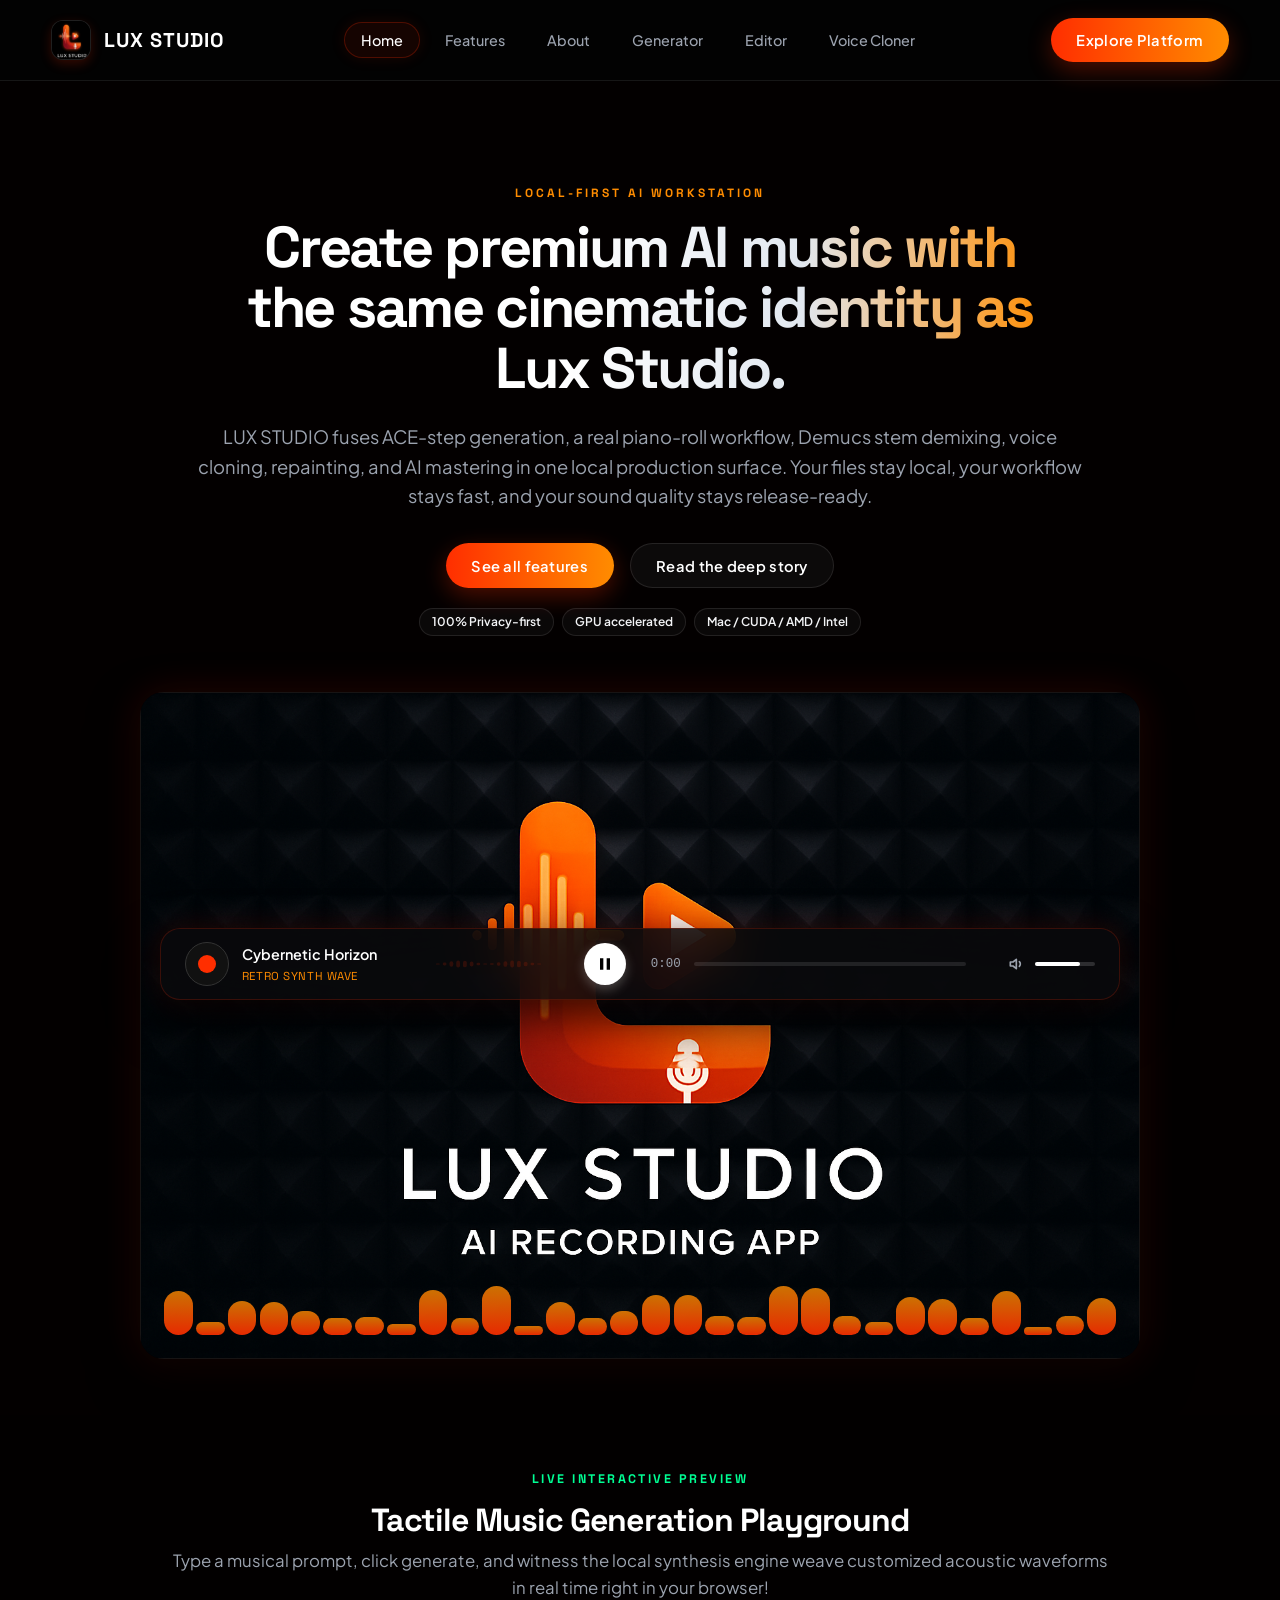
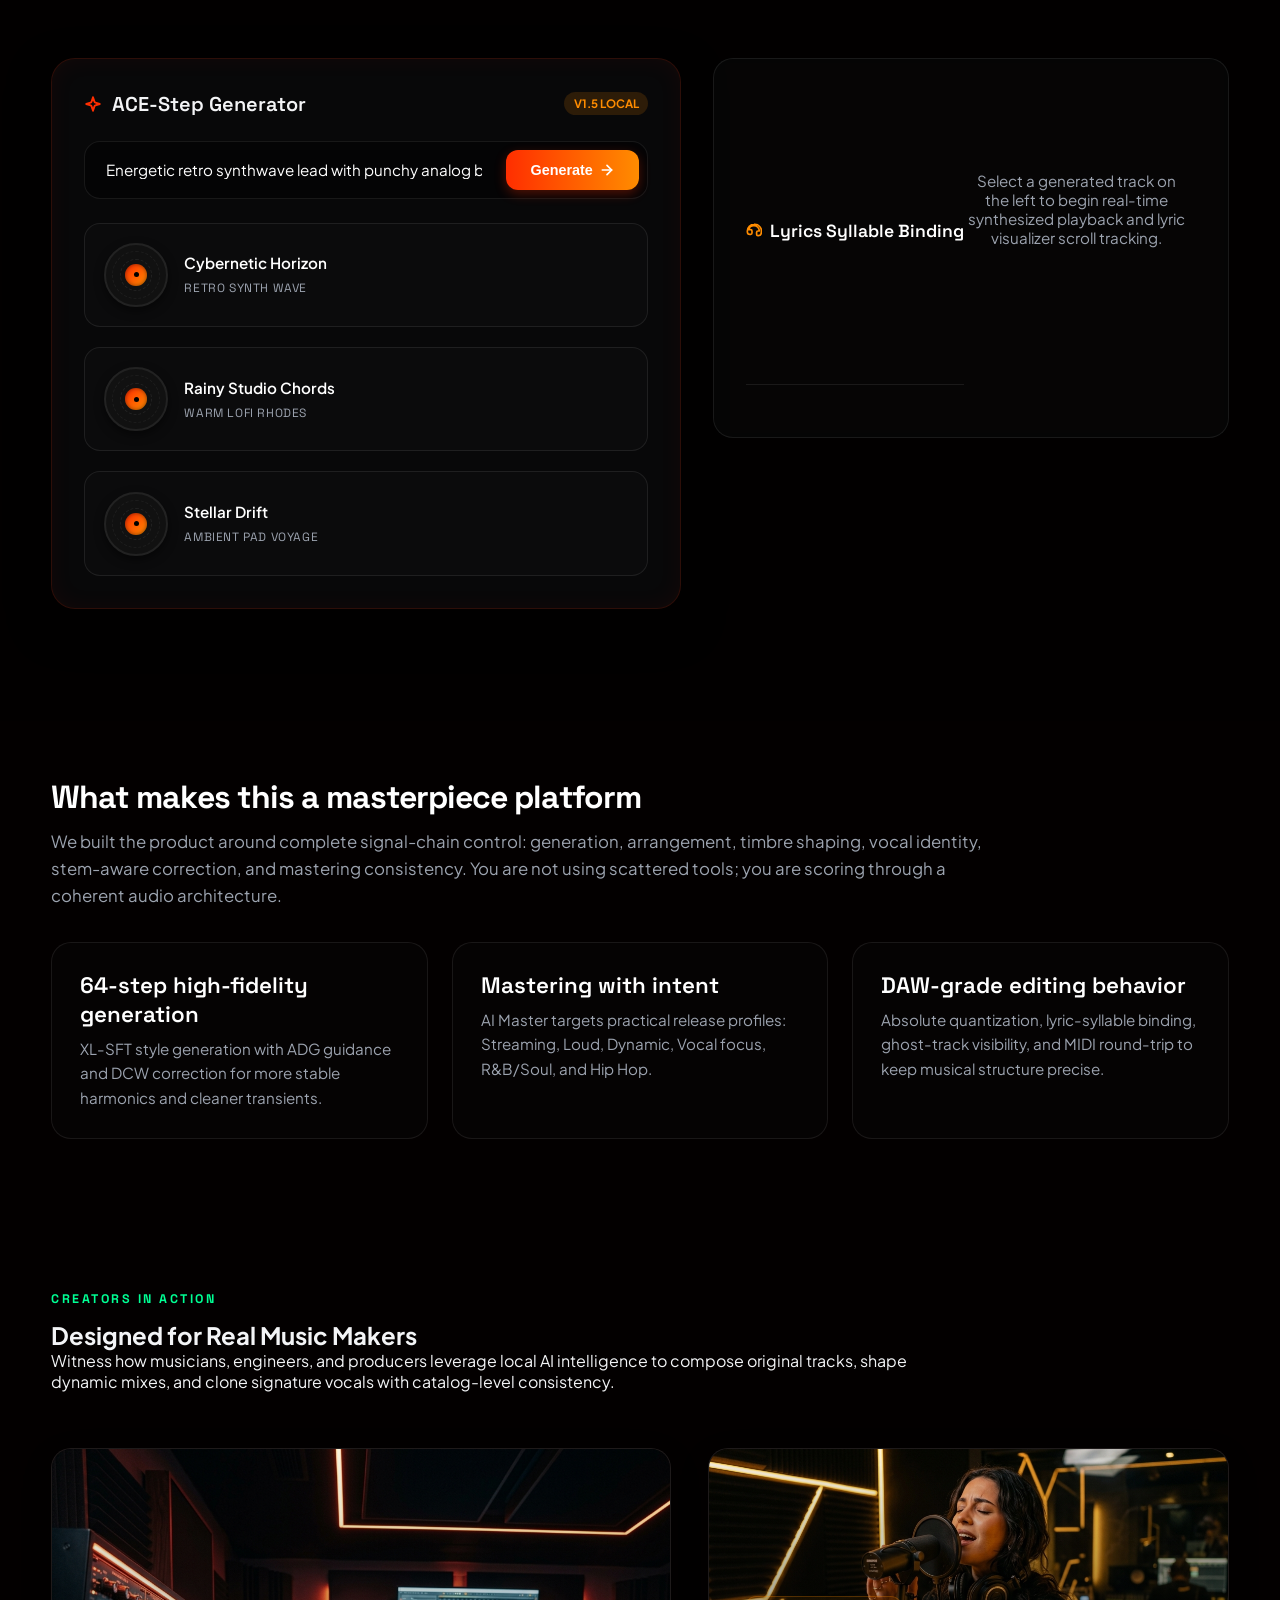
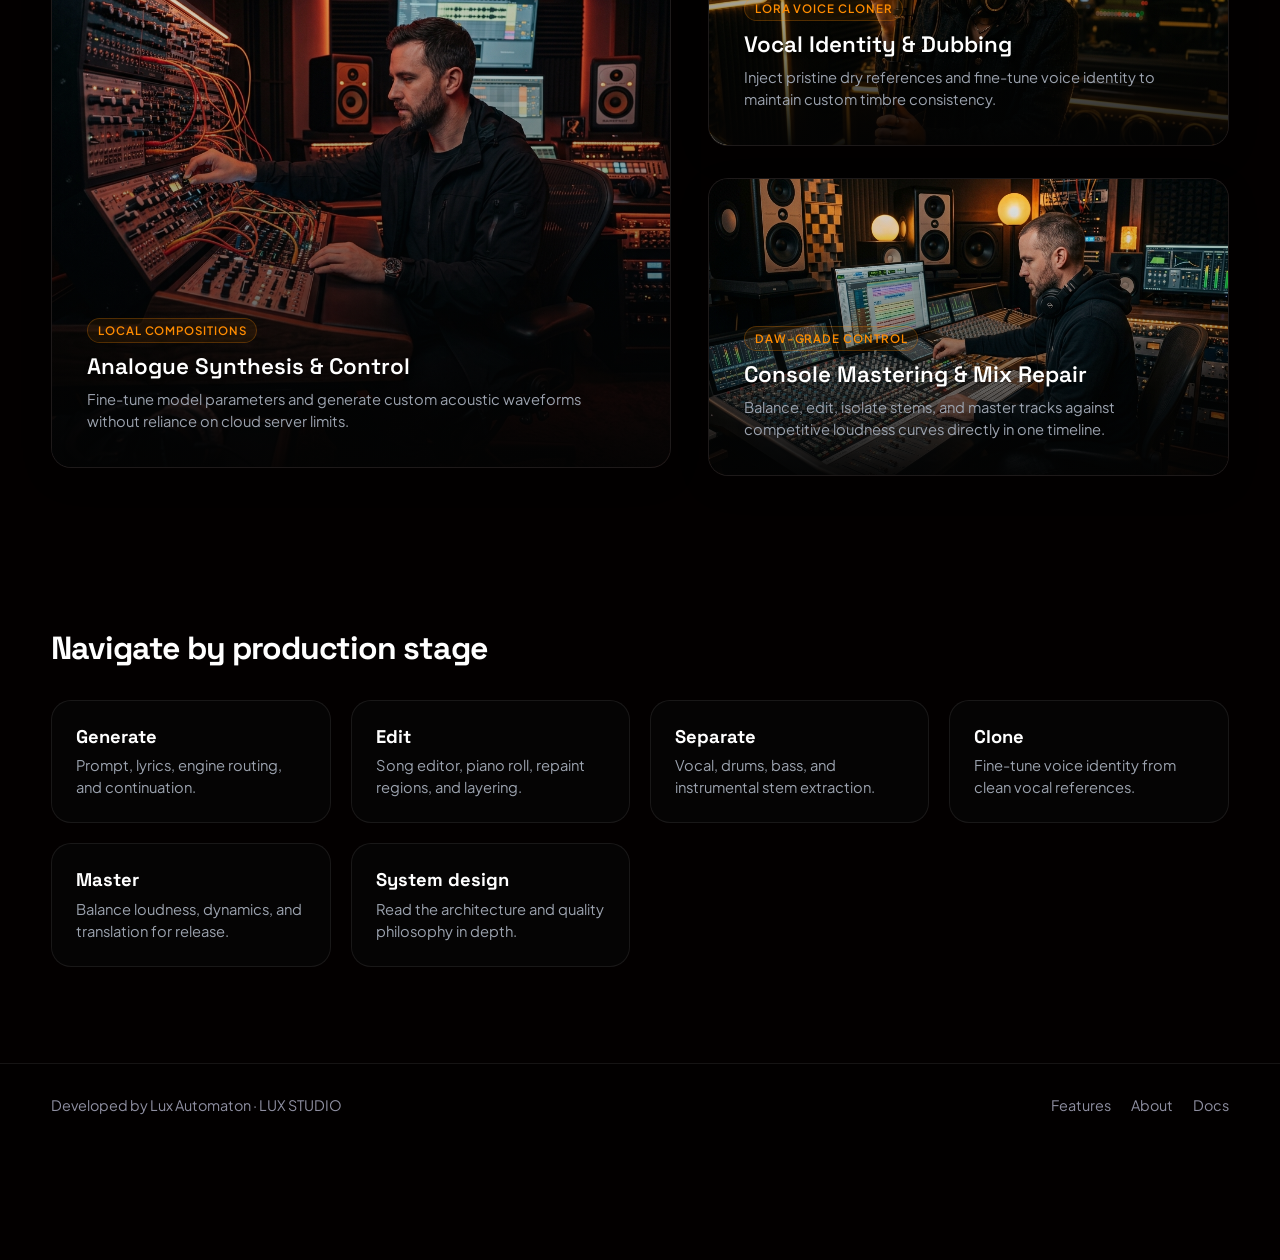
==== index.html @ 1093f682 "feat: initialize Lux Studio workspace with complete app code and website portal" ====
<!DOCTYPE html>
<html lang="en" class="dark">
<head>
  <meta charset="UTF-8" />
  <meta name="viewport" content="width=device-width, initial-scale=1.0" />
  <title>LUX STUDIO | Local AI Music Masterpiece</title>
  <meta
    name="description"
    content="LUX STUDIO is a local-first AI music workstation for generation, stem separation, voice cloning, piano-roll editing, and mastering."
  />
  <link rel="icon" type="image/png" href="images/Lux Studio icon.png" />
  <link rel="stylesheet" href="css/style.css" />
</head>
<body>
  <div class="bg-noise"></div>
  
  <div class="page">
    <!-- Premium Cyber Background Orbs -->
    <div class="bg-layer">
      <img class="bg-image" src="images/landing-background.png" alt="" />
      <div class="bg-overlay"></div>
      <div class="orb orb-1"></div>
      <div class="orb orb-2"></div>
      <div class="orb orb-3"></div>
      <div class="grid-overlay"></div>
      <div class="particles"></div>
    </div>

    <!-- Navigation Header -->
    <header class="topbar">
      <div class="container topbar-row">
        <a class="brand" href="index.html">
          <img src="images/Lux Studio icon.png" alt="LUX STUDIO" />
          <span>LUX STUDIO</span>
        </a>
        <nav class="nav">
          <a class="active" href="index.html">Home</a>
          <a href="features.html">Features</a>
          <a href="about.html">About</a>
          <a href="features/generation.html">Generator</a>
          <a href="features/editor.html">Editor</a>
          <a href="features/cloner.html">Voice Cloner</a>
        </nav>
        <div>
          <a class="btn btn-primary" href="features.html">Explore Platform</a>
        </div>
      </div>
    </header>

    <main>
      <!-- Center-Staggered Asymmetric Hero -->
      <section class="hero">
        <div class="container">
          <div style="text-align: center; margin-bottom: 3.5rem;">
            <div class="eyebrow" style="animation: pulse-slow 3s ease-in-out infinite;">Local-First AI Workstation</div>
            <h1 class="gradient-title" style="max-width: 22ch; margin: 0 auto;">
              Create premium AI music with the same cinematic identity as Lux Studio.
            </h1>
            <p style="max-width: 68ch; margin: 1.5rem auto 0; font-size: 1.15rem;">
              LUX STUDIO fuses ACE-step generation, a real piano-roll workflow, Demucs stem demixing,
              voice cloning, repainting, and AI mastering in one local production surface. Your files stay local,
              your workflow stays fast, and your sound quality stays release-ready.
            </p>
            <div class="hero-actions" style="justify-content: center;">
              <a class="btn btn-primary" href="features.html">See all features</a>
              <a class="btn btn-ghost" href="about.html">Read the deep story</a>
            </div>
            <div class="chip-row" style="justify-content: center;">
              <span class="chip">100% Privacy-first</span>
              <span class="chip">GPU accelerated</span>
              <span class="chip">Mac / CUDA / AMD / Intel</span>
            </div>
          </div>

          <!-- Hero Visual Grid -->
          <div class="hero-visual" style="max-width: 1000px; margin: 0 auto;">
            <img src="images/Banner with Logo.png" alt="LUX STUDIO interface" />
            <div class="hero-bars"></div>
          </div>
        </div>
      </section>

      <!-- Interactive Generator Playground Section (ASYNCHRONOUS TENSION / DOUBLE DECK) -->
      <section class="section" style="background: rgba(0,0,0,0.25); border-y: 1px solid var(--line); position: relative; z-index: 10;">
        <div class="container">
          <div style="text-align: center; margin-bottom: 2.5rem;">
            <div class="kicker">Live Interactive Preview</div>
            <h2>Tactile Music Generation Playground</h2>
            <p class="lead" style="margin: 0.5rem auto 0;">Type a musical prompt, click generate, and witness the local synthesis engine weave customized acoustic waveforms in real time right in your browser!</p>
          </div>

          <div class="showcase-layout">
            <!-- Left Deck: Generator Prompter & Track Cards -->
            <div class="generator-box">
              <div class="widget-header">
                <div class="widget-title">
                  <svg xmlns="http://www.w3.org/2000/svg" width="18" height="18" viewBox="0 0 24 24" fill="none" stroke="currentColor" stroke-width="2.5" stroke-linecap="round" stroke-linejoin="round" class="text-accent" style="color: var(--accent);"><path d="m12 3-1.912 5.813a2 2 0 0 1-1.275 1.275L3 12l5.813 1.912a2 2 0 0 1 1.275 1.275L12 21l1.912-5.813a2 2 0 0 1 1.275-1.275L21 12l-5.813-1.912a2 2 0 0 1-1.275-1.275L12 3Z"/></svg>
                  <span>ACE-Step Generator</span>
                </div>
                <span class="widget-tag">v1.5 Local</span>
              </div>

              <!-- Prompt Input Bar -->
              <div class="prompt-input-row">
                <input 
                  type="text" 
                  id="prompt-input" 
                  class="prompt-input" 
                  placeholder="e.g. Energetic retro synthwave lead with punchy analog bass..."
                  value="Energetic retro synthwave lead with punchy analog bass..."
                />
                <button id="generate-btn" class="prompt-btn">
                  <span>Generate</span>
                  <svg xmlns="http://www.w3.org/2000/svg" width="16" height="16" viewBox="0 0 24 24" fill="none" stroke="currentColor" stroke-width="2.5" stroke-linecap="round" stroke-linejoin="round"><path d="M5 12h14"/><path d="m12 5 7 7-7 7"/></svg>
                </button>
              </div>

              <!-- Generation Progression -->
              <div id="progression-container" class="progression-bar-container">
                <div class="progression-info">
                  <span id="progression-status" class="progression-status">Analyzing lyrics cadence...</span>
                  <span id="progression-percent" class="progression-percent">0%</span>
                </div>
                <div class="progression-track">
                  <div id="progression-fill" class="progression-fill"></div>
                </div>
              </div>

              <!-- Sound Card Triggers -->
              <div class="tracks-grid">
                <!-- Track 1 -->
                <div class="track-card" data-track="retro">
                  <div class="record-art-container">
                    <div class="record-vinyl">
                      <div class="record-center">
                        <div class="record-hole"></div>
                      </div>
                      <div class="track-play-overlay">
                        <svg xmlns="http://www.w3.org/2000/svg" viewBox="0 0 24 24"><path d="M8 5v14l11-7z"/></svg>
                      </div>
                    </div>
                  </div>
                  <div class="track-details">
                    <h5 class="track-title">Cybernetic Horizon</h5>
                    <span class="track-genre">Retro Synth Wave</span>
                  </div>
                </div>

                <!-- Track 2 -->
                <div class="track-card" data-track="lofi">
                  <div class="record-art-container">
                    <div class="record-vinyl">
                      <div class="record-center">
                        <div class="record-hole"></div>
                      </div>
                      <div class="track-play-overlay">
                        <svg xmlns="http://www.w3.org/2000/svg" viewBox="0 0 24 24"><path d="M8 5v14l11-7z"/></svg>
                      </div>
                    </div>
                  </div>
                  <div class="track-details">
                    <h5 class="track-title">Rainy Studio Chords</h5>
                    <span class="track-genre">Warm Lofi Rhodes</span>
                  </div>
                </div>

                <!-- Track 3 -->
                <div class="track-card" data-track="ambient">
                  <div class="record-art-container">
                    <div class="record-vinyl">
                      <div class="record-center">
                        <div class="record-hole"></div>
                      </div>
                      <div class="track-play-overlay">
                        <svg xmlns="http://www.w3.org/2000/svg" viewBox="0 0 24 24"><path d="M8 5v14l11-7z"/></svg>
                      </div>
                    </div>
                  </div>
                  <div class="track-details">
                    <h5 class="track-title">Stellar Drift</h5>
                    <span class="track-genre">Ambient Pad Voyage</span>
                  </div>
                </div>
              </div>
            </div>

            <!-- Right Deck: Real-time Lyric Scroller -->
            <div class="glass-card lyrics-card">
              <div id="lyrics-title" class="lyrics-header">
                <svg xmlns="http://www.w3.org/2000/svg" width="16" height="16" viewBox="0 0 24 24" fill="none" stroke="currentColor" stroke-width="2.5" stroke-linecap="round" stroke-linejoin="round" class="text-accent" style="color: var(--accent-2);"><path d="M12 2A10 10 0 0 0 2 12v1a4 4 0 0 0 4 4h1a2 2 0 0 0 2-2v-3a2 2 0 0 0-2-2H3.9A8 8 0 0 1 12 4a8 8 0 0 1 8 8h-2.1a2 2 0 0 0-2 2v3a2 2 0 0 0 2 2h1a4 4 0 0 0 4-4v-1A10 10 0 0 0 12 2Z"/></svg>
                <span>Lyrics Syllable Binding</span>
              </div>
              <div id="lyrics-scroller" class="lyrics-scroller">
                <div style="text-align: center; color: var(--muted); padding-top: 5rem; font-size: 0.95rem;">
                  Select a generated track on the left to begin real-time synthesized playback and lyric visualizer scroll tracking.
                </div>
              </div>
            </div>
          </div>
        </div>
      </section>

      <!-- Masterpiece Platform Grid -->
      <section class="section">
        <div class="container">
          <h2>What makes this a masterpiece platform</h2>
          <p class="lead">
            We built the product around complete signal-chain control: generation, arrangement, timbre shaping,
            vocal identity, stem-aware correction, and mastering consistency. You are not using scattered tools;
            you are scoring through a coherent audio architecture.
          </p>
          <div class="quality-grid">
            <article class="quality-stat">
              <strong>64-step high-fidelity generation</strong>
              <p>XL-SFT style generation with ADG guidance and DCW correction for more stable harmonics and cleaner transients.</p>
            </article>
            <article class="quality-stat">
              <strong>Mastering with intent</strong>
              <p>AI Master targets practical release profiles: Streaming, Loud, Dynamic, Vocal focus, R&amp;B/Soul, and Hip Hop.</p>
            </article>
            <article class="quality-stat">
              <strong>DAW-grade editing behavior</strong>
              <p>Absolute quantization, lyric-syllable binding, ghost-track visibility, and MIDI round-trip to keep musical structure precise.</p>
            </article>
          </div>
        </div>
      </section>

      <!-- Creator Studio Gallery Section -->
      <section class="creator-gallery-section">
        <div class="container">
          <div class="kicker">Creators in Action</div>
          <h2>Designed for Real Music Makers</h2>
          <p class="lead" style="max-width: 74ch;">
            Witness how musicians, engineers, and producers leverage local AI intelligence to compose original tracks, shape dynamic mixes, and clone signature vocals with catalog-level consistency.
          </p>

          <div class="creator-grid">
            <!-- Left Card: Synth Producer -->
            <div class="creator-left">
              <div class="gallery-card card-synth">
                <img src="images/creator_synth.png" alt="Synth music producer tweaking modular gear" />
                <div class="gallery-caption">
                  <span class="gallery-badge">Local Compositions</span>
                  <h4>Analogue Synthesis &amp; Control</h4>
                  <p>Fine-tune model parameters and generate custom acoustic waveforms without reliance on cloud server limits.</p>
                </div>
              </div>
            </div>

            <!-- Right Column Cards -->
            <div class="creator-right">
              <!-- Top Card: Vocal Booth Recording -->
              <div class="gallery-card card-vocals">
                <img src="images/creator_vocals.png" alt="Vocal artist in recording booth with glowing outline" />
                <div class="gallery-caption">
                  <span class="gallery-badge">LoRA Voice Cloner</span>
                  <h4>Vocal Identity &amp; Dubbing</h4>
                  <p>Inject pristine dry references and fine-tune voice identity to maintain custom timbre consistency.</p>
                </div>
              </div>

              <!-- Bottom Card: Console Mixing Engineer -->
              <div class="gallery-card card-mixing">
                <img src="images/creator_mixing.png" alt="Audio engineer mixing multi-track console" />
                <div class="gallery-caption">
                  <span class="gallery-badge">DAW-grade Control</span>
                  <h4>Console Mastering &amp; Mix Repair</h4>
                  <p>Balance, edit, isolate stems, and master tracks against competitive loudness curves directly in one timeline.</p>
                </div>
              </div>
            </div>
          </div>
        </div>
      </section>

      <!-- Navigate by Production Stage Features Map -->
      <section class="section" style="margin-bottom: 2.5rem;">
        <div class="container">
          <h2>Navigate by production stage</h2>
          <div class="path-grid">
            <a class="path-card" href="features/generation.html">
              <h4>Generate</h4>
              <p>Prompt, lyrics, engine routing, and continuation.</p>
            </a>
            <a class="path-card" href="features/editor.html">
              <h4>Edit</h4>
              <p>Song editor, piano roll, repaint regions, and layering.</p>
            </a>
            <a class="path-card" href="features/separation.html">
              <h4>Separate</h4>
              <p>Vocal, drums, bass, and instrumental stem extraction.</p>
            </a>
            <a class="path-card" href="features/cloner.html">
              <h4>Clone</h4>
              <p>Fine-tune voice identity from clean vocal references.</p>
            </a>
            <a class="path-card" href="features/mastering.html">
              <h4>Master</h4>
              <p>Balance loudness, dynamics, and translation for release.</p>
            </a>
            <a class="path-card" href="about.html">
              <h4>System design</h4>
              <p>Read the architecture and quality philosophy in depth.</p>
            </a>
          </div>
        </div>
      </section>
    </main>

    <!-- Bottom Floating Music Controller Bar -->
    <div id="player-bar" class="player-controller-bar">
      <div class="player-main-row">
        <!-- Song Details -->
        <div class="player-song-info">
          <div id="player-disk" class="player-disk"></div>
          <div class="player-titles">
            <h6 id="player-title" class="player-title">Cybernetic Horizon</h6>
            <span id="player-genre" class="player-genre">Retro Synth Wave</span>
          </div>
        </div>

        <!-- Center Controls -->
        <div class="player-controls">
          <button id="player-play-btn" class="player-play-btn" aria-label="Play or Pause">
            <!-- Play icon -->
            <svg id="player-play-icon" viewBox="0 0 24 24" style="display: none;"><path d="M8 5v14l11-7z"/></svg>
            <!-- Pause icon -->
            <svg id="player-pause-icon" viewBox="0 0 24 24" style="display: block;"><path d="M6 19h4V5H6v14zm8-14v14h4V5h-4z"/></svg>
          </button>
        </div>

        <!-- Progress Timeline -->
        <div class="player-progress-area">
          <span id="player-current-time" class="player-time">0:00</span>
          <div id="player-progress-bar" class="player-progress-bar">
            <div id="player-progress-fill" class="player-progress-fill">
              <div class="player-progress-handle"></div>
            </div>
          </div>
        </div>

        <!-- Volume Area -->
        <div class="player-volume-area">
          <svg xmlns="http://www.w3.org/2000/svg" width="16" height="16" viewBox="0 0 24 24" fill="none" stroke="currentColor" stroke-width="2.5" stroke-linecap="round" stroke-linejoin="round" class="text-zinc-400" style="color: var(--muted);"><polygon points="11 5 6 9 2 9 2 15 6 15 11 19 11 5"/><path d="M15.54 8.46a5 5 0 0 1 0 7.07"/></svg>
          <div class="player-volume-slider">
            <div class="player-volume-fill"></div>
          </div>
        </div>
      </div>
    </div>

    <!-- Web Application Footer -->
    <footer class="footer">
      <div class="container footer-row">
        <span>Developed by Lux Automaton · LUX STUDIO</span>
        <div class="footer-links">
          <a href="features.html">Features</a>
          <a href="about.html">About</a>
          <a href="../README.md">Docs</a>
        </div>
      </div>
    </footer>
  </div>

  <script src="js/script.js"></script>
</body>
</html>
---- css/style.css ----
@import url('https://fonts.googleapis.com/css2?family=Plus+Jakarta+Sans:wght@300;400;500;600;700&family=Space+Grotesk:wght@400;500;600;700&display=swap');

* {
  box-sizing: border-box;
  margin: 0;
  padding: 0;
  transition: background-color 0.3s ease, border-color 0.3s ease;
}

:root {
  --bg: #030000;
  --bg-deep: #000000;
  --panel: rgba(18, 12, 12, 0.65);
  --panel-solid: #0d0909;
  --panel-hover: rgba(30, 20, 20, 0.85);
  --line: rgba(255, 255, 255, 0.08);
  --line-glowing: rgba(255, 46, 0, 0.35);
  --text: #f3f4f6;
  --muted: #9ca3af;
  --accent: #ff2e00;
  --accent-rgb: 255, 46, 0;
  --accent-2: #ff8c00;
  --good: #00ff94;
  --font-display: 'Space Grotesk', system-ui, -apple-system, sans-serif;
  --font-sans: 'Plus Jakarta Sans', system-ui, -apple-system, sans-serif;
}

html,
body {
  background: var(--bg);
  color: var(--text);
  font-family: var(--font-sans);
  scroll-behavior: smooth;
  overflow-x: hidden;
}

body::before {
  content: "";
  position: fixed;
  inset: 0;
  background-image: radial-gradient(circle at 50% -20%, rgba(255, 46, 0, 0.15), transparent 60%),
                    radial-gradient(circle at 15% 45%, rgba(255, 140, 0, 0.08), transparent 50%),
                    radial-gradient(circle at 85% 75%, rgba(255, 46, 0, 0.06), transparent 55%),
                    linear-gradient(135deg, #000000 0%, #0c0200 45%, #180500 70%, #000000 100%);
  z-index: -3;
  pointer-events: none;
}

/* Background Noise */
.bg-noise {
  position: fixed;
  inset: 0;
  background-image: url("data:image/svg+xml,%3Csvg viewBox='0 0 200 200' xmlns='http://www.w3.org/2000/svg'%3E%3Cfilter id='noiseFilter'%3E%3CfeTurbulence type='fractalNoise' baseFrequency='0.65' numOctaves='3' stitchTiles='stitch'/%3E%3C/filter%3E%3Crect width='100%25' height='100%25' filter='url(%23noiseFilter)' opacity='0.015'/%3E%3C/svg%3E");
  z-index: -2;
  pointer-events: none;
}

a {
  color: inherit;
  text-decoration: none;
}

.page {
  position: relative;
  min-height: 100vh;
  padding-bottom: 90px; /* Spacer for bottom player bar */
}

/* Premium Background Layers */
.bg-layer {
  position: fixed;
  inset: 0;
  z-index: -4;
}

.bg-image {
  position: absolute;
  inset: 0;
  width: 100%;
  height: 100%;
  object-fit: cover;
  opacity: 0.14;
  filter: saturate(0.3) contrast(1.15) brightness(0.5);
}

.bg-overlay {
  position: absolute;
  inset: 0;
  background: linear-gradient(180deg, rgba(0, 0, 0, 0.45) 0%, rgba(3, 0, 0, 0.96) 100%);
}

.orb {
  position: absolute;
  border-radius: 999px;
  filter: blur(140px);
  opacity: 0.14;
  animation: pulse-slow 8s ease-in-out infinite;
}

.orb-1 {
  top: -10%;
  left: 20%;
  width: 35rem;
  height: 35rem;
  background: var(--accent);
}

.orb-2 {
  right: 15%;
  bottom: 10%;
  width: 30rem;
  height: 30rem;
  background: var(--accent-2);
  animation-delay: 2s;
}

.grid-overlay {
  position: absolute;
  inset: 0;
  opacity: 0.04;
  background-image: linear-gradient(rgba(255, 255, 255, 0.08) 1px, transparent 1px),
                    linear-gradient(90deg, rgba(255, 255, 255, 0.08) 1px, transparent 1px);
  background-size: 50px 50px;
}

.particles {
  position: absolute;
  inset: 0;
  pointer-events: none;
  z-index: -1;
}

.particle {
  position: absolute;
  border-radius: 999px;
  background: var(--accent);
  opacity: 0.15;
  animation: float 12s ease-in-out infinite;
}

.container {
  width: min(1200px, 92vw);
  margin: 0 auto;
}

/* Premium Topbar Navigation */
.topbar {
  position: sticky;
  top: 0;
  z-index: 100;
  backdrop-filter: blur(20px);
  -webkit-backdrop-filter: blur(20px);
  background: rgba(3, 3, 3, 0.75);
  border-bottom: 1px solid var(--line);
}

.topbar-row {
  min-height: 80px;
  display: flex;
  align-items: center;
  justify-content: space-between;
  gap: 1.5rem;
}

.brand {
  display: inline-flex;
  align-items: center;
  gap: 0.8rem;
  font-family: var(--font-display);
  font-weight: 700;
  font-size: 1.25rem;
  letter-spacing: 0.05em;
  color: #fff;
}

.brand img {
  width: 40px;
  height: 40px;
  border-radius: 12px;
  border: 1px solid rgba(255, 255, 255, 0.12);
  background: #000;
  box-shadow: 0 4px 12px rgba(255, 46, 0, 0.2);
}

.nav {
  display: flex;
  gap: 0.5rem;
  flex-wrap: wrap;
  justify-content: center;
}

.nav a {
  color: var(--muted);
  font-size: 0.9rem;
  font-weight: 500;
  padding: 0.5rem 1rem;
  border-radius: 999px;
  border: 1px solid transparent;
  transition: all 0.3s cubic-bezier(0.16, 1, 0.3, 1);
}

.nav a:hover,
.nav a.active {
  color: #fff;
  border-color: rgba(255, 46, 0, 0.25);
  background: rgba(255, 46, 0, 0.08);
  box-shadow: 0 0 15px rgba(255, 46, 0, 0.1);
}

/* Glassmorphic Components */
.glass-panel {
  background: var(--panel);
  backdrop-filter: blur(16px);
  -webkit-backdrop-filter: blur(16px);
  border: 1px solid var(--line);
  border-radius: 24px;
}

.glass-card {
  background: rgba(255, 255, 255, 0.02);
  backdrop-filter: blur(8px);
  -webkit-backdrop-filter: blur(8px);
  border: 1px solid var(--line);
  border-radius: 20px;
  padding: 1.5rem;
  transition: all 0.4s cubic-bezier(0.16, 1, 0.3, 1);
}

.glass-card:hover {
  background: rgba(255, 255, 255, 0.04);
  border-color: rgba(255, 46, 0, 0.3);
  box-shadow: 0 12px 30px rgba(0, 0, 0, 0.3),
              0 0 20px rgba(255, 46, 0, 0.08);
  transform: translateY(-4px);
}

/* Premium Buttons */
.btn {
  border: 0;
  border-radius: 999px;
  padding: 0.8rem 1.6rem;
  font-weight: 600;
  font-family: var(--font-sans);
  font-size: 0.92rem;
  cursor: pointer;
  display: inline-flex;
  align-items: center;
  justify-content: center;
  gap: 0.5rem;
  transition: all 0.3s cubic-bezier(0.16, 1, 0.3, 1);
  letter-spacing: 0.02em;
}

.btn-primary {
  color: #fff;
  background: linear-gradient(90deg, var(--accent), var(--accent-2));
  box-shadow: 0 8px 24px rgba(255, 46, 0, 0.3);
}

.btn-primary:hover {
  transform: scale(1.03);
  box-shadow: 0 12px 32px rgba(255, 46, 0, 0.45);
}

.btn-ghost {
  color: #fff;
  background: rgba(255, 255, 255, 0.04);
  border: 1px solid rgba(255, 255, 255, 0.1);
}

.btn-ghost:hover {
  background: rgba(255, 255, 255, 0.08);
  border-color: rgba(255, 46, 0, 0.3);
}

/* Cinematic Hero Section */
.hero {
  padding: 6.5rem 0 3.5rem;
}

.hero-shell {
  padding: clamp(1.5rem, 3.5vw, 3rem);
  display: grid;
  gap: 2.5rem;
  grid-template-columns: 1.25fr 0.95fr;
  align-items: center;
}

.eyebrow {
  color: var(--accent-2);
  font-size: 0.75rem;
  font-weight: 700;
  letter-spacing: 0.25em;
  text-transform: uppercase;
  margin-bottom: 1rem;
  font-family: var(--font-display);
}

.hero h1 {
  font-family: var(--font-display);
  font-size: clamp(2.2rem, 4.5vw, 4.2rem);
  line-height: 1.05;
  letter-spacing: -0.04em;
  font-weight: 700;
}

.gradient-title {
  background: linear-gradient(to right, #ffffff 40%, #e2e8f0 70%, #ff8c00 100%);
  -webkit-background-clip: text;
  -webkit-text-fill-color: transparent;
}

.hero p {
  color: var(--muted);
  font-size: 1.08rem;
  line-height: 1.6;
  margin-top: 1.2rem;
}

.hero-actions {
  margin-top: 2rem;
  display: flex;
  gap: 1rem;
  flex-wrap: wrap;
}

.hero-visual {
  position: relative;
  border-radius: 24px;
  overflow: hidden;
  box-shadow: 0 20px 50px rgba(0,0,0,0.6),
              0 0 40px rgba(255, 46, 0, 0.15);
}

.hero-visual img {
  width: 100%;
  height: 100%;
  object-fit: cover;
  border: 1px solid var(--line);
  display: block;
  transition: transform 0.5s ease;
}

.hero-visual:hover img {
  transform: scale(1.02);
}

.hero-bars {
  position: absolute;
  inset: auto 1.5rem 1.5rem 1.5rem;
  display: flex;
  align-items: end;
  gap: 0.2rem;
  height: 50px;
  pointer-events: none;
  z-index: 2;
}

.hero-bars span {
  flex: 1;
  background: linear-gradient(to top, rgba(255, 46, 0, 0.9), rgba(255, 140, 0, 0.8));
  border-radius: 99px;
  transform-origin: bottom;
  min-height: 4px;
}

/* Interactive Audio Generator Widget */
.generator-widget {
  margin: 3rem 0;
}

.generator-box {
  padding: 2rem;
  border-radius: 24px;
  background: rgba(10, 10, 12, 0.8);
  border: 1px solid rgba(255, 46, 0, 0.15);
  box-shadow: 0 16px 40px rgba(0,0,0,0.5),
              inset 0 0 24px rgba(255, 46, 0, 0.05);
}

.widget-header {
  display: flex;
  align-items: center;
  justify-content: space-between;
  margin-bottom: 1.5rem;
}

.widget-title {
  display: flex;
  align-items: center;
  gap: 0.6rem;
  font-family: var(--font-display);
  font-size: 1.25rem;
  font-weight: 600;
}

.widget-tag {
  font-size: 0.72rem;
  background: rgba(255, 140, 0, 0.15);
  color: var(--accent-2);
  padding: 0.25rem 0.6rem;
  border-radius: 99px;
  font-weight: 700;
  text-transform: uppercase;
}

.prompt-input-row {
  display: flex;
  gap: 0.75rem;
  background: rgba(0, 0, 0, 0.4);
  border: 1px solid var(--line);
  padding: 0.5rem;
  border-radius: 16px;
  align-items: center;
  margin-bottom: 1.5rem;
}

.prompt-input {
  flex: 1;
  background: transparent;
  border: 0;
  outline: 0;
  color: #fff;
  font-family: var(--font-sans);
  font-size: 0.95rem;
  padding: 0.5rem 0.8rem;
}

.prompt-input::placeholder {
  color: rgba(255,255,255,0.3);
}

.prompt-btn {
  background: linear-gradient(90deg, var(--accent), var(--accent-2));
  color: #fff;
  border: 0;
  padding: 0.75rem 1.5rem;
  border-radius: 12px;
  font-weight: 600;
  cursor: pointer;
  font-size: 0.9rem;
  display: flex;
  align-items: center;
  gap: 0.4rem;
  box-shadow: 0 4px 12px rgba(255,46,0,0.3);
  transition: all 0.2s ease;
}

.prompt-btn:hover {
  transform: translateY(-1px);
  box-shadow: 0 6px 16px rgba(255,46,0,0.45);
}

/* Generation Progression Bar */
.progression-bar-container {
  display: none;
  background: rgba(0, 0, 0, 0.5);
  border: 1px solid var(--line);
  padding: 1.25rem;
  border-radius: 16px;
  margin-bottom: 1.5rem;
}

.progression-info {
  display: flex;
  justify-content: space-between;
  margin-bottom: 0.6rem;
  font-size: 0.85rem;
}

.progression-status {
  font-weight: 600;
  color: var(--accent-2);
}

.progression-percent {
  font-family: monospace;
}

.progression-track {
  height: 6px;
  background: rgba(255, 255, 255, 0.05);
  border-radius: 99px;
  overflow: hidden;
}

.progression-fill {
  height: 100%;
  width: 0%;
  background: linear-gradient(90deg, var(--accent), var(--accent-2));
  border-radius: 99px;
  box-shadow: 0 0 10px rgba(255, 46, 0, 0.5);
}

/* Grid of generated cards */
.tracks-grid {
  display: grid;
  grid-template-columns: repeat(auto-fit, minmax(280px, 1fr));
  gap: 1.25rem;
}

.track-card {
  background: rgba(255, 255, 255, 0.015);
  border: 1px solid var(--line);
  border-radius: 16px;
  padding: 1.2rem;
  position: relative;
  overflow: hidden;
  display: flex;
  gap: 1rem;
  align-items: center;
  transition: all 0.3s ease;
  cursor: pointer;
}

.track-card:hover {
  border-color: rgba(255, 46, 0, 0.25);
  background: rgba(255, 46, 0, 0.03);
}

.track-card.active {
  border-color: var(--accent);
  background: rgba(255, 46, 0, 0.06);
  box-shadow: 0 8px 24px rgba(255,46,0,0.08);
}

.record-art-container {
  position: relative;
  width: 64px;
  height: 64px;
  flex-shrink: 0;
}

.record-vinyl {
  width: 100%;
  height: 100%;
  border-radius: 50%;
  background: #111;
  border: 2px solid #222;
  box-shadow: 0 4px 10px rgba(0,0,0,0.5);
  display: flex;
  align-items: center;
  justify-content: center;
  position: relative;
}

.record-vinyl::before {
  content: "";
  position: absolute;
  inset: 6px;
  border-radius: 50%;
  border: 1px dashed rgba(255,255,255,0.05);
}

.record-vinyl::after {
  content: "";
  position: absolute;
  inset: 14px;
  border-radius: 50%;
  border: 1px dashed rgba(255,255,255,0.07);
}

.record-center {
  width: 22px;
  height: 22px;
  border-radius: 50%;
  background: linear-gradient(135deg, var(--accent), var(--accent-2));
  display: flex;
  align-items: center;
  justify-content: center;
  box-shadow: inset 0 0 4px rgba(0,0,0,0.5);
}

.record-hole {
  width: 5px;
  height: 5px;
  border-radius: 50%;
  background: #000;
}

.record-vinyl.spinning {
  animation: spin 3s linear infinite;
}

.track-play-overlay {
  position: absolute;
  inset: 0;
  border-radius: 50%;
  background: rgba(0,0,0,0.45);
  display: flex;
  align-items: center;
  justify-content: center;
  opacity: 0;
  transition: opacity 0.2s ease;
}

.track-card:hover .track-play-overlay {
  opacity: 1;
}

.track-play-overlay svg {
  width: 18px;
  height: 18px;
  fill: #fff;
  color: #fff;
}

.track-details {
  flex: 1;
  min-width: 0;
}

.track-title {
  font-size: 0.95rem;
  font-weight: 600;
  color: #fff;
  margin-bottom: 0.2rem;
  white-space: nowrap;
  overflow: hidden;
  text-overflow: ellipsis;
}

.track-genre {
  font-size: 0.75rem;
  color: var(--muted);
  font-family: var(--font-display);
  text-transform: uppercase;
  letter-spacing: 0.05em;
}

/* Double Deck Showcase with Lyrics */
.showcase-layout {
  display: grid;
  grid-template-columns: 1.1fr 0.9fr;
  gap: 2rem;
  margin: 3.5rem 0;
}

.lyrics-card {
  padding: 2rem;
  height: 380px;
  display: flex;
  flex-col: column;
  position: relative;
  overflow: hidden;
}

.lyrics-header {
  display: flex;
  align-items: center;
  gap: 0.5rem;
  font-family: var(--font-display);
  font-weight: 600;
  font-size: 1.1rem;
  border-bottom: 1px solid var(--line);
  padding-bottom: 0.8rem;
  margin-bottom: 1.2rem;
  color: #fff;
}

.lyrics-scroller {
  flex: 1;
  overflow-y: auto;
  scroll-behavior: smooth;
  padding-right: 0.5rem;
  mask-image: linear-gradient(to bottom, transparent 0%, #000 15%, #000 80%, transparent 100%);
  -webkit-mask-image: linear-gradient(to bottom, transparent 0%, #000 15%, #000 80%, transparent 100%);
}

.lyrics-line {
  padding: 0.6rem 0;
  font-size: 1.05rem;
  color: rgba(255,255,255,0.25);
  font-weight: 500;
  transition: all 0.3s ease;
  transform-origin: left;
}

.lyrics-line.active {
  color: var(--accent-2);
  transform: scale(1.04);
  font-weight: 700;
  text-shadow: 0 0 15px rgba(255, 140, 0, 0.25);
}

/* sections */
.section {
  padding: 3.5rem 0;
}

.section h2 {
  font-family: var(--font-display);
  font-size: clamp(1.8rem, 2.5vw, 2.6rem);
  font-weight: 700;
  letter-spacing: -0.03em;
  color: #fff;
}

.section p.lead {
  color: var(--muted);
  margin-top: 0.8rem;
  font-size: 1.05rem;
  line-height: 1.6;
  max-width: 78ch;
}

.cards {
  margin-top: 2rem;
  display: grid;
  grid-template-columns: repeat(auto-fit, minmax(280px, 1fr));
  gap: 1.5rem;
}

.chip-row {
  display: flex;
  gap: 0.5rem;
  margin-top: 1.2rem;
  flex-wrap: wrap;
}

.chip {
  font-size: 0.75rem;
  font-weight: 600;
  border-radius: 999px;
  border: 1px solid rgba(255, 255, 255, 0.1);
  background: rgba(255, 255, 255, 0.03);
  color: #f3f4f6;
  padding: 0.35rem 0.75rem;
}

.quality-grid {
  margin-top: 2rem;
  display: grid;
  grid-template-columns: repeat(auto-fit, minmax(320px, 1fr));
  gap: 1.5rem;
}

.quality-stat {
  border-radius: 20px;
  border: 1px solid var(--line);
  background: rgba(255, 255, 255, 0.01);
  padding: 1.75rem;
  transition: all 0.3s ease;
}

.quality-stat:hover {
  border-color: rgba(255, 46, 0, 0.2);
  background: rgba(255, 255, 255, 0.02);
}

.quality-stat strong {
  display: block;
  color: #fff;
  font-family: var(--font-display);
  font-size: 1.4rem;
  margin-bottom: 0.5rem;
  font-weight: 600;
}

.quality-stat p {
  color: var(--muted);
  font-size: 0.95rem;
  line-height: 1.6;
}

.path-grid {
  margin-top: 2rem;
  display: grid;
  grid-template-columns: repeat(auto-fit, minmax(260px, 1fr));
  gap: 1.25rem;
}

.path-card {
  padding: 1.5rem;
  border-radius: 20px;
  border: 1px solid var(--line);
  background: rgba(10, 10, 12, 0.4);
  transition: all 0.3s ease;
}

.path-card:hover {
  border-color: rgba(255, 46, 0, 0.3);
  background: rgba(255, 46, 0, 0.04);
  transform: scale(1.02);
}

.path-card h4 {
  font-family: var(--font-display);
  font-size: 1.15rem;
  margin-bottom: 0.4rem;
  color: #fff;
}

.path-card p {
  color: var(--muted);
  font-size: 0.92rem;
  line-height: 1.5;
}

/* Dynamic Bottom Music Player Controller */
.player-controller-bar {
  position: fixed;
  bottom: -100px;
  left: 50%;
  transform: translateX(-50%);
  width: min(960px, 94vw);
  background: rgba(10, 10, 12, 0.85);
  backdrop-filter: blur(24px);
  -webkit-backdrop-filter: blur(24px);
  border: 1px solid rgba(255, 46, 0, 0.2);
  border-radius: 20px;
  padding: 0.8rem 1.5rem;
  box-shadow: 0 20px 50px rgba(0, 0, 0, 0.8),
              0 0 30px rgba(255, 46, 0, 0.15);
  z-index: 999;
  display: flex;
  flex-direction: column;
  gap: 0.5rem;
  transition: bottom 0.5s cubic-bezier(0.175, 0.885, 0.32, 1.275);
}

.player-controller-bar.visible {
  bottom: 24px;
}

.player-main-row {
  display: flex;
  align-items: center;
  justify-content: space-between;
  gap: 1.5rem;
}

.player-song-info {
  display: flex;
  align-items: center;
  gap: 0.8rem;
  min-width: 0;
  width: 30%;
}

.player-disk {
  width: 44px;
  height: 44px;
  border-radius: 50%;
  background: #111;
  border: 1px solid #333;
  display: flex;
  align-items: center;
  justify-content: center;
  flex-shrink: 0;
  position: relative;
}

.player-disk::before {
  content: "";
  position: absolute;
  inset: 12px;
  border-radius: 50%;
  background: var(--accent);
}

.player-disk.spinning {
  animation: spin 3s linear infinite;
}

.player-titles {
  min-width: 0;
}

.player-title {
  color: #fff;
  font-size: 0.9rem;
  font-weight: 600;
  white-space: nowrap;
  overflow: hidden;
  text-overflow: ellipsis;
}

.player-genre {
  color: var(--accent-2);
  font-size: 0.72rem;
  font-family: var(--font-display);
  text-transform: uppercase;
  letter-spacing: 0.05em;
}

.player-controls {
  display: flex;
  align-items: center;
  gap: 1rem;
}

.player-play-btn {
  width: 42px;
  height: 42px;
  border-radius: 50%;
  background: #fff;
  border: 0;
  display: flex;
  align-items: center;
  justify-content: center;
  cursor: pointer;
  box-shadow: 0 4px 12px rgba(255,255,255,0.25);
  transition: all 0.2s ease;
}

.player-play-btn:hover {
  transform: scale(1.05);
}

.player-play-btn svg {
  width: 20px;
  height: 20px;
  fill: #000;
  color: #000;
}

.player-progress-area {
  display: flex;
  align-items: center;
  gap: 0.8rem;
  width: 45%;
}

.player-time {
  font-family: monospace;
  font-size: 0.78rem;
  color: var(--muted);
  width: 32px;
  flex-shrink: 0;
  text-align: center;
}

.player-progress-bar {
  flex: 1;
  height: 4px;
  background: rgba(255, 255, 255, 0.1);
  border-radius: 99px;
  cursor: pointer;
  position: relative;
}

.player-progress-fill {
  height: 100%;
  width: 0%;
  background: linear-gradient(90deg, var(--accent), var(--accent-2));
  border-radius: 99px;
  position: relative;
}

.player-progress-handle {
  position: absolute;
  top: 50%;
  right: -5px;
  transform: translateY(-50%);
  width: 10px;
  height: 10px;
  border-radius: 50%;
  background: #fff;
  box-shadow: 0 0 8px rgba(255,46,0,0.5);
  opacity: 0;
  transition: opacity 0.15s ease;
}

.player-progress-bar:hover .player-progress-handle {
  opacity: 1;
}

.player-volume-area {
  display: flex;
  align-items: center;
  gap: 0.6rem;
  width: 15%;
  justify-content: flex-end;
}

.player-volume-slider {
  width: 60px;
  height: 4px;
  background: rgba(255,255,255,0.15);
  border-radius: 99px;
  cursor: pointer;
  position: relative;
}

.player-volume-fill {
  height: 100%;
  width: 75%;
  background: #fff;
  border-radius: 99px;
}

/* Footer Section */
.footer {
  border-top: 1px solid var(--line);
  padding: 2rem 0 3.5rem;
  color: #8f8fa1;
  font-size: 0.9rem;
  background: rgba(0, 0, 0, 0.3);
}

.footer-row {
  display: flex;
  justify-content: space-between;
  align-items: center;
  gap: 1.5rem;
  flex-wrap: wrap;
}

.footer-links {
  display: flex;
  gap: 1.25rem;
}

.footer-links a {
  transition: color 0.2s ease;
}

.footer-links a:hover {
  color: #fff;
}

.feature-hero {
  padding-top: 5rem;
}

.kicker {
  color: var(--good);
  font-size: 0.78rem;
  letter-spacing: 0.2em;
  text-transform: uppercase;
  font-weight: 700;
  font-family: var(--font-display);
  margin-bottom: 0.8rem;
}

.spacer {
  height: 1.5rem;
}

/* Animations */
@keyframes spin {
  from { transform: rotate(0deg); }
  to { transform: rotate(360deg); }
}

@keyframes float {
  0%, 100% { transform: translateY(0) translateX(0); opacity: 0.15; }
  50% { transform: translateY(-20px) translateX(10px); opacity: 0.35; }
}

@keyframes wave {
  0%, 100% { transform: scaleY(0.2); }
  50% { transform: scaleY(1); }
}

@keyframes pulse-slow {
  0%, 100% { transform: scale(1); opacity: 0.1; }
  50% { transform: scale(1.05); opacity: 0.15; }
}

@media (max-width: 980px) {
  .hero-shell {
    grid-template-columns: 1fr;
    text-align: center;
  }
  
  .hero h1 {
    font-size: clamp(2rem, 6vw, 3.2rem);
  }
  
  .hero p {
    margin: 1.2rem auto 0;
  }
  
  .hero-actions {
    justify-content: center;
  }
  
  .showcase-layout {
    grid-template-columns: 1fr;
  }
  
  .topbar-row {
    min-height: 72px;
  }
}

@media (max-width: 768px) {
  .nav {
    width: 100%;
    justify-content: center;
    overflow-x: auto;
    padding: 0.5rem 0;
  }
  .topbar-row {
    flex-direction: column;
    padding: 0.8rem 0;
    gap: 0.5rem;
  }
  .player-controller-bar {
    width: 96vw;
    padding: 0.8rem;
  }
  .player-progress-area {
    display: none; /* Hide progress bar on mobile layout to save space */
  }
  .player-song-info {
    width: 60%;
  }
  .player-controls {
    width: 40%;
    justify-content: flex-end;
  }
}

/* Orb 3 - Red-Orange Glow */
.orb-3 {
  left: 45%;
  top: 35%;
  width: 45rem;
  height: 45rem;
  background: #ff4500;
  opacity: 0.12;
  animation-delay: 4s;
}

/* Creator Gallery Bento Grid styles */
.creator-gallery-section {
  padding: 6rem 0;
  position: relative;
  overflow: hidden;
}

.creator-grid {
  display: grid;
  grid-template-columns: 1.2fr 1fr;
  gap: 2rem;
  margin-top: 3.5rem;
}

.creator-left {
  display: flex;
}

.creator-right {
  display: flex;
  flex-direction: column;
  gap: 2rem;
}

.gallery-card {
  position: relative;
  border-radius: 20px;
  overflow: hidden;
  border: 1px solid var(--line);
  background: var(--panel);
  transition: all 0.5s cubic-bezier(0.25, 1, 0.5, 1);
  box-shadow: 0 10px 40px -15px rgba(0, 0, 0, 0.4);
}

.gallery-card::after {
  content: "";
  position: absolute;
  inset: 0;
  background: linear-gradient(0deg, rgba(3, 3, 3, 0.95) 0%, rgba(3, 3, 3, 0.4) 40%, transparent 100%);
  z-index: 1;
  transition: opacity 0.5s ease;
}

.gallery-card img {
  width: 100%;
  height: 100%;
  object-fit: cover;
  display: block;
  transition: transform 0.8s cubic-bezier(0.25, 1, 0.5, 1);
}

.gallery-caption {
  position: absolute;
  bottom: 0;
  left: 0;
  width: 100%;
  padding: 2.2rem;
  z-index: 2;
  transition: transform 0.5s cubic-bezier(0.25, 1, 0.5, 1);
}

.gallery-caption h4 {
  font-family: var(--font-display);
  font-size: 1.4rem;
  font-weight: 600;
  color: #fff;
  margin-bottom: 0.4rem;
  text-shadow: 0 2px 4px rgba(0,0,0,0.5);
}

.gallery-caption p {
  color: var(--muted);
  font-size: 0.92rem;
  line-height: 1.5;
}

.gallery-badge {
  display: inline-block;
  font-size: 0.72rem;
  font-weight: 600;
  text-transform: uppercase;
  letter-spacing: 0.08em;
  color: var(--accent-2);
  margin-bottom: 0.6rem;
  border: 1px solid rgba(255, 140, 0, 0.25);
  background: rgba(255, 140, 0, 0.08);
  padding: 0.25rem 0.6rem;
  border-radius: 100px;
}

.gallery-card:hover {
  transform: translateY(-8px);
  border-color: var(--line-glowing);
  box-shadow: 0 20px 50px -10px rgba(255, 46, 0, 0.15);
}

.gallery-card:hover img {
  transform: scale(1.04);
}

.gallery-card:hover::after {
  opacity: 0.85;
}

/* Asymmetric Heights */
.card-synth {
  height: 620px;
}

.card-vocals,
.card-mixing {
  height: 298px;
}

@media (max-width: 980px) {
  .creator-grid {
    grid-template-columns: 1fr;
  }
  .card-synth {
    height: 450px;
  }
  .card-vocals,
  .card-mixing {
    height: 300px;
  }
}

/* Widescreen Features Banner Card and Responsive Subpage Graphic Panels */
.features-banner-wrapper {
  margin: 3rem 0;
  position: relative;
  z-index: 2;
}

.features-banner-glass {
  display: grid;
  grid-template-columns: 1.1fr 0.9fr;
  background: rgba(255, 255, 255, 0.015);
  border: 1px solid var(--line);
  border-radius: 24px;
  overflow: hidden;
  box-shadow: 0 20px 40px -15px rgba(0, 0, 0, 0.5);
  transition: all 0.4s cubic-bezier(0.25, 1, 0.5, 1);
}

.features-banner-glass:hover {
  border-color: rgba(255, 140, 0, 0.2);
  box-shadow: 0 25px 50px -10px rgba(255, 46, 0, 0.08);
}

.features-banner-content {
  padding: 3rem;
  display: flex;
  flex-direction: column;
  justify-content: center;
}

.features-banner-img {
  width: 100%;
  height: 100%;
  object-fit: cover;
  display: block;
  min-height: 380px;
  transition: transform 0.8s cubic-bezier(0.25, 1, 0.5, 1);
}

.features-banner-glass:hover .features-banner-img {
  transform: scale(1.03);
}

.features-banner-tags {
  display: flex;
  gap: 0.5rem;
  flex-wrap: wrap;
}

.badge {
  font-size: 0.72rem;
  font-weight: 600;
  border-radius: 99px;
  padding: 0.3rem 0.7rem;
  background: rgba(255, 255, 255, 0.03);
  border: 1px solid rgba(255, 255, 255, 0.08);
  color: #fff;
  transition: all 0.2s ease;
}

.features-banner-glass:hover .badge {
  border-color: rgba(255, 140, 0, 0.15);
  background: rgba(255, 140, 0, 0.05);
}

/* Feature Details Page High-Fidelity Side Graphic Panels */
.feature-details-layout {
  display: grid;
  grid-template-columns: 1.12fr 0.88fr;
  gap: 3.5rem;
  align-items: center;
}

.details-graphic-wrapper {
  position: relative;
  border-radius: 24px;
  overflow: hidden;
  border: 1px solid var(--line);
  box-shadow: 0 20px 45px rgba(0, 0, 0, 0.6);
  transition: all 0.5s cubic-bezier(0.25, 1, 0.5, 1);
  background: var(--panel);
}

.details-graphic-wrapper::after {
  content: "";
  position: absolute;
  inset: 0;
  background: radial-gradient(circle at bottom right, rgba(255, 140, 0, 0.1), transparent 70%);
  z-index: 1;
}

.details-graphic-wrapper:hover {
  border-color: rgba(255, 140, 0, 0.25);
  box-shadow: 0 25px 60px -10px rgba(255, 46, 0, 0.12);
  transform: translateY(-4px);
}

.details-graphic-img {
  width: 100%;
  height: 480px;
  object-fit: cover;
  display: block;
  transition: transform 0.8s cubic-bezier(0.25, 1, 0.5, 1);
}

.details-graphic-wrapper:hover .details-graphic-img {
  transform: scale(1.03);
}

@media (max-width: 980px) {
  .features-banner-glass {
    grid-template-columns: 1fr;
  }
  .features-banner-content {
    padding: 2.2rem;
    order: 2;
  }
  .features-banner-img {
    min-height: 280px;
    height: 300px;
    order: 1;
  }
  .details-graphic-img {
    height: 320px;
  }
}

/* Real-Time Wave Visualizer in Player Bar */
.player-visualizer-container {
  display: flex;
  align-items: center;
  justify-content: center;
  width: 140px;
  height: 40px;
  margin: 0 1rem;
  opacity: 0.85;
}

.visualizer-canvas {
  width: 100%;
  height: 100%;
  display: block;
}

@media (max-width: 820px) {
  .player-visualizer-container {
    display: none;
  }
}
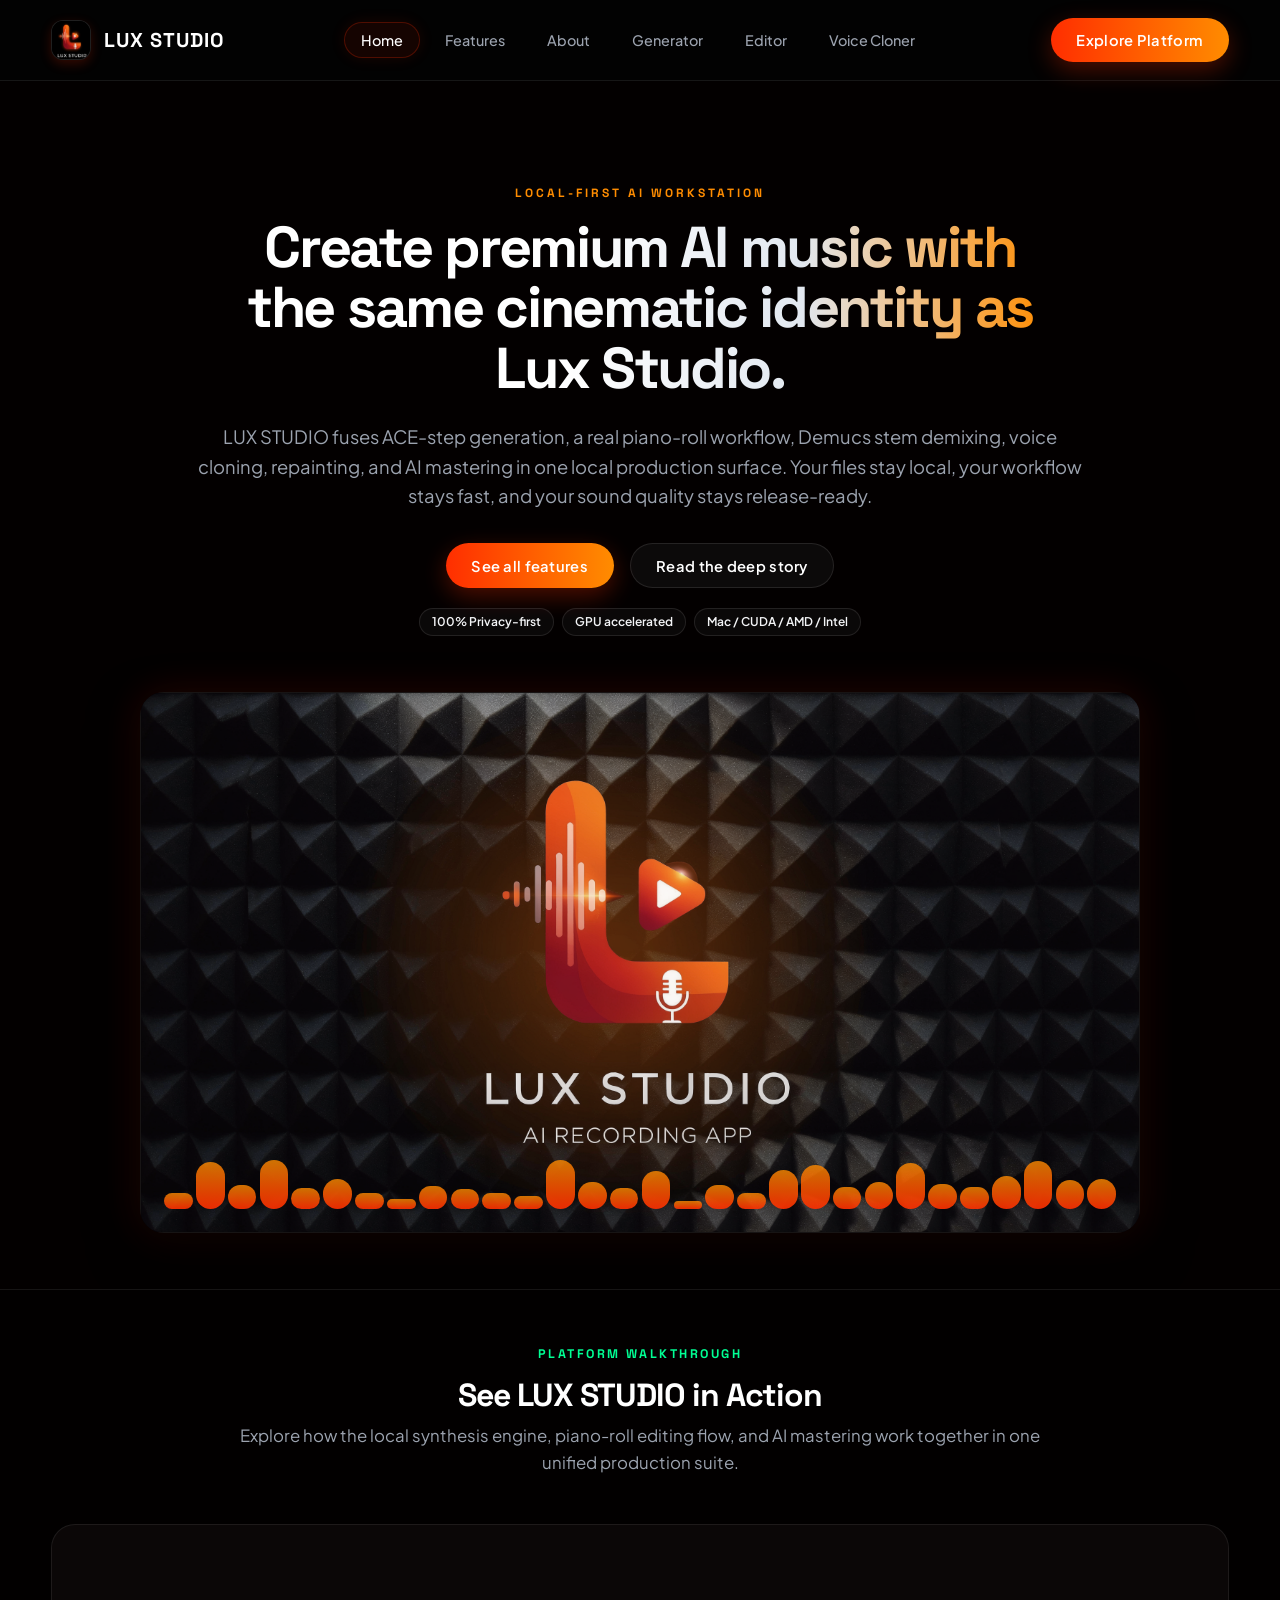
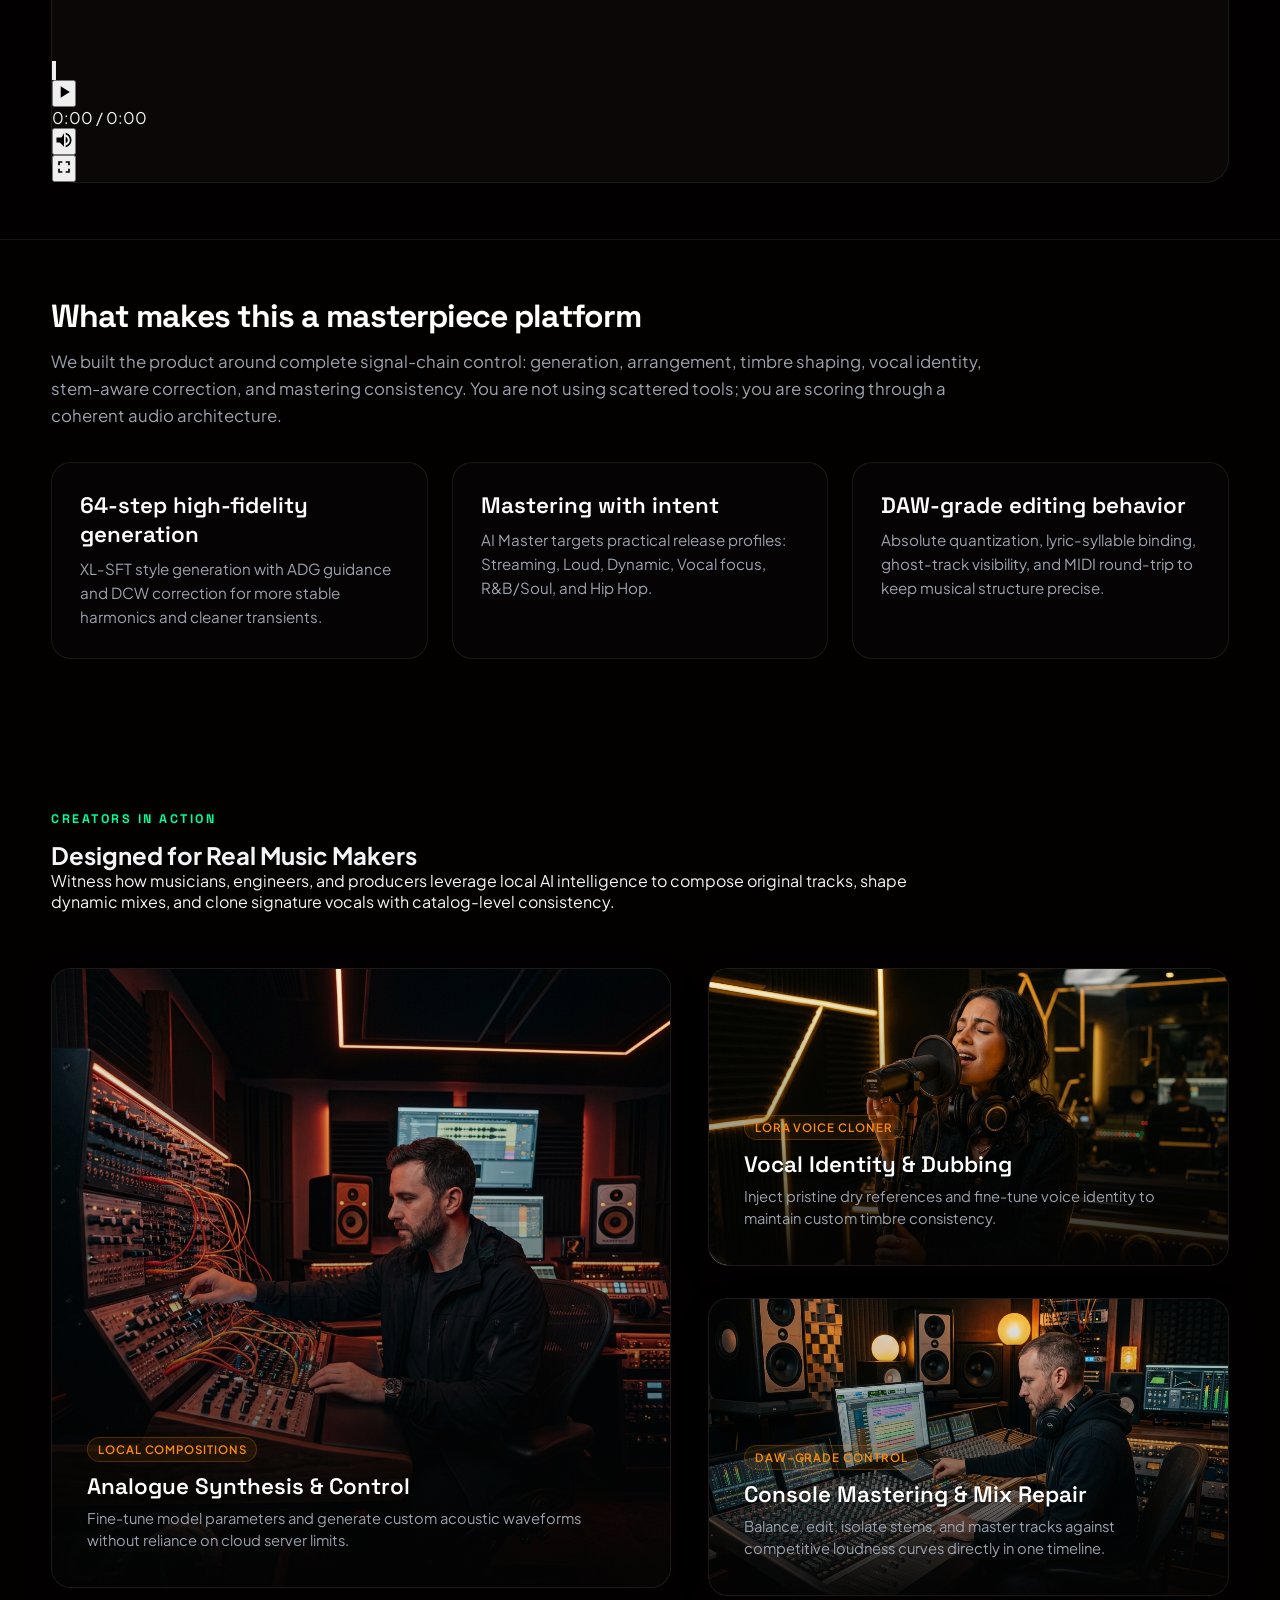
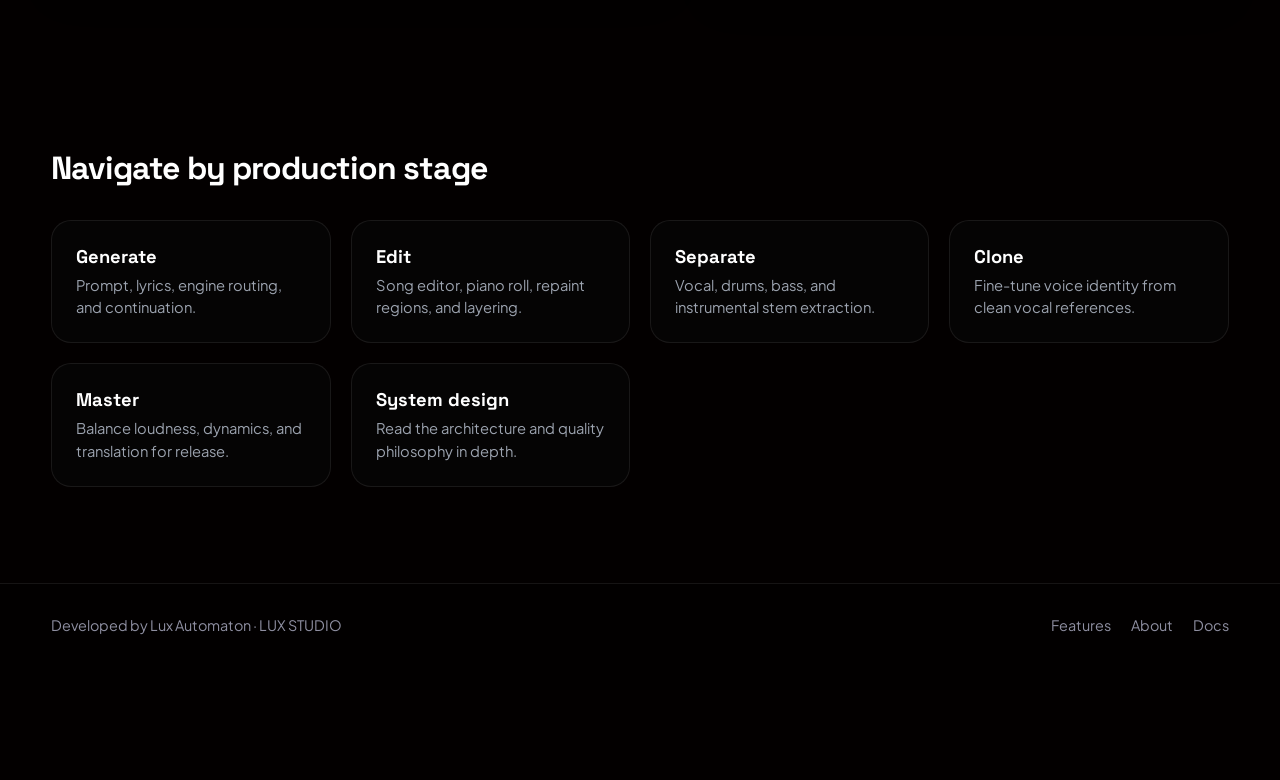
==== commit 1c90dc0e: "chore: modernize website, integrate video player, standardize branding assets, update app components" ====
--- a/index.html
+++ b/index.html
@@ -9,7 +9,28 @@
     content="LUX STUDIO is a local-first AI music workstation for generation, stem separation, voice cloning, piano-roll editing, and mastering."
   />
   <link rel="icon" type="image/png" href="images/Lux Studio icon.png" />
+  <link rel="apple-touch-icon" href="images/Lux Studio icon.png" />
+  <link rel="apple-touch-icon" sizes="152x152" href="images/Lux Studio icon.png" />
+  <link rel="apple-touch-icon" sizes="180x180" href="images/Lux Studio icon.png" />
+  <link rel="apple-touch-icon" sizes="167x167" href="images/Lux Studio icon.png" />
+  <link rel="icon" type="image/png" sizes="192x192" href="images/Lux Studio icon.png" />
+  <link rel="icon" type="image/png" sizes="128x128" href="images/Lux Studio icon.png" />
+  <link rel="shortcut icon" href="images/Lux Studio icon.png" type="image/png" />
   <link rel="stylesheet" href="css/style.css" />
+
+  <!-- Open Graph / Facebook -->
+  <meta property="og:type" content="website" />
+  <meta property="og:url" content="https://luxautomaton-ux.github.io/lux-studio/" />
+  <meta property="og:title" content="LUX STUDIO | Local AI Music Masterpiece" />
+  <meta property="og:description" content="LUX STUDIO is a local-first AI music workstation for generation, stem separation, voice cloning, piano-roll editing, and mastering." />
+  <meta property="og:image" content="images/BANNER 2.png" />
+
+  <!-- Twitter -->
+  <meta property="twitter:card" content="summary_large_image" />
+  <meta property="twitter:url" content="https://luxautomaton-ux.github.io/lux-studio/" />
+  <meta property="twitter:title" content="LUX STUDIO | Local AI Music Masterpiece" />
+  <meta property="twitter:description" content="LUX STUDIO is a local-first AI music workstation for generation, stem separation, voice cloning, piano-roll editing, and mastering." />
+  <meta property="twitter:image" content="images/BANNER 2.png" />
 </head>
 <body>
   <div class="bg-noise"></div>
@@ -74,125 +95,75 @@
 
           <!-- Hero Visual Grid -->
           <div class="hero-visual" style="max-width: 1000px; margin: 0 auto;">
-            <img src="images/Banner with Logo.png" alt="LUX STUDIO interface" />
+            <img src="images/BANNER 2.png" alt="LUX STUDIO interface" />
             <div class="hero-bars"></div>
           </div>
         </div>
       </section>
 
-      <!-- Interactive Generator Playground Section (ASYNCHRONOUS TENSION / DOUBLE DECK) -->
-      <section class="section" style="background: rgba(0,0,0,0.25); border-y: 1px solid var(--line); position: relative; z-index: 10;">
-        <div class="container">
-          <div style="text-align: center; margin-bottom: 2.5rem;">
-            <div class="kicker">Live Interactive Preview</div>
-            <h2>Tactile Music Generation Playground</h2>
-            <p class="lead" style="margin: 0.5rem auto 0;">Type a musical prompt, click generate, and witness the local synthesis engine weave customized acoustic waveforms in real time right in your browser!</p>
-          </div>
-
-          <div class="showcase-layout">
-            <!-- Left Deck: Generator Prompter & Track Cards -->
-            <div class="generator-box">
-              <div class="widget-header">
-                <div class="widget-title">
-                  <svg xmlns="http://www.w3.org/2000/svg" width="18" height="18" viewBox="0 0 24 24" fill="none" stroke="currentColor" stroke-width="2.5" stroke-linecap="round" stroke-linejoin="round" class="text-accent" style="color: var(--accent);"><path d="m12 3-1.912 5.813a2 2 0 0 1-1.275 1.275L3 12l5.813 1.912a2 2 0 0 1 1.275 1.275L12 21l1.912-5.813a2 2 0 0 1 1.275-1.275L21 12l-5.813-1.912a2 2 0 0 1-1.275-1.275L12 3Z"/></svg>
-                  <span>ACE-Step Generator</span>
-                </div>
-                <span class="widget-tag">v1.5 Local</span>
-              </div>
-
-              <!-- Prompt Input Bar -->
-              <div class="prompt-input-row">
-                <input 
-                  type="text" 
-                  id="prompt-input" 
-                  class="prompt-input" 
-                  placeholder="e.g. Energetic retro synthwave lead with punchy analog bass..."
-                  value="Energetic retro synthwave lead with punchy analog bass..."
-                />
-                <button id="generate-btn" class="prompt-btn">
-                  <span>Generate</span>
-                  <svg xmlns="http://www.w3.org/2000/svg" width="16" height="16" viewBox="0 0 24 24" fill="none" stroke="currentColor" stroke-width="2.5" stroke-linecap="round" stroke-linejoin="round"><path d="M5 12h14"/><path d="m12 5 7 7-7 7"/></svg>
-                </button>
-              </div>
-
-              <!-- Generation Progression -->
-              <div id="progression-container" class="progression-bar-container">
-                <div class="progression-info">
-                  <span id="progression-status" class="progression-status">Analyzing lyrics cadence...</span>
-                  <span id="progression-percent" class="progression-percent">0%</span>
-                </div>
-                <div class="progression-track">
-                  <div id="progression-fill" class="progression-fill"></div>
-                </div>
-              </div>
-
-              <!-- Sound Card Triggers -->
-              <div class="tracks-grid">
-                <!-- Track 1 -->
-                <div class="track-card" data-track="retro">
-                  <div class="record-art-container">
-                    <div class="record-vinyl">
-                      <div class="record-center">
-                        <div class="record-hole"></div>
-                      </div>
-                      <div class="track-play-overlay">
-                        <svg xmlns="http://www.w3.org/2000/svg" viewBox="0 0 24 24"><path d="M8 5v14l11-7z"/></svg>
+      <!-- Premium Promotional Explainer Video Section -->
+      <section class="section" style="background: rgba(0,0,0,0.25); border-top: 1px solid var(--line); border-bottom: 1px solid var(--line); position: relative; z-index: 10;">
+        <div class="container">
+          <div style="text-align: center; margin-bottom: 3rem;">
+            <div class="kicker">Platform Walkthrough</div>
+            <h2>See LUX STUDIO in Action</h2>
+            <p class="lead" style="max-width: 68ch; margin: 0.5rem auto 0;">Explore how the local synthesis engine, piano-roll editing flow, and AI mastering work together in one unified production suite.</p>
+          </div>
+
+          <div class="video-container-wrapper">
+            <div id="video-player-container" class="video-player-container glass-panel">
+              <!-- Custom Big Play Button Overlay -->
+              <button id="video-center-play-btn" class="video-center-play-btn" aria-label="Play Video">
+                <svg xmlns="http://www.w3.org/2000/svg" viewBox="0 0 24 24"><path d="M8 5v14l11-7z"/></svg>
+              </button>
+
+              <video id="explainer-video" class="explainer-video" preload="metadata" playsinline>
+                <source src="assets/lux-studio-explainer.mp4" type="video/mp4" />
+                Your browser does not support the video tag.
+              </video>
+
+              <!-- Custom Video Controls Overlay -->
+              <div id="video-controls-overlay" class="video-controls-overlay">
+                <!-- Video Progress / Timeline -->
+                <div id="video-progress-bar" class="video-progress-bar">
+                  <div id="video-progress-fill" class="video-progress-fill">
+                    <div class="video-progress-handle"></div>
+                  </div>
+                </div>
+
+                <div class="video-controls-row">
+                  <!-- Left side: Play/Pause, Time -->
+                  <div class="video-controls-left">
+                    <button id="video-play-btn" class="video-control-btn" aria-label="Play or Pause">
+                      <svg id="video-play-icon" viewBox="0 0 24 24" style="width: 20px; height: 20px;"><path d="M8 5v14l11-7z"/></svg>
+                      <svg id="video-pause-icon" viewBox="0 0 24 24" style="display: none; width: 20px; height: 20px;"><path d="M6 19h4V5H6v14zm8-14v14h4V5h-4z"/></svg>
+                    </button>
+                    <div class="video-time-display">
+                      <span id="video-time-current">0:00</span>
+                      <span class="video-time-separator">/</span>
+                      <span id="video-time-total">0:00</span>
+                    </div>
+                  </div>
+
+                  <!-- Right side: Volume, Fullscreen -->
+                  <div class="video-controls-right">
+                    <div class="video-volume-control">
+                      <button id="video-volume-btn" class="video-control-btn" aria-label="Mute or Unmute">
+                        <!-- Muted icon -->
+                        <svg id="video-volume-muted-icon" viewBox="0 0 24 24" style="display: none; width: 20px; height: 20px;"><path d="M16.5 12c0-1.77-1.02-3.29-2.5-4.03v2.21l2.45 2.45c.03-.21.05-.42.05-.63zm2.5 0c0 .94-.2 1.82-.54 2.64l1.51 1.51C20.63 14.91 21 13.5 21 12c0-4.28-2.99-7.86-7-8.77v2.06c2.89.86 5 3.54 5 6.71zM4.27 3L3 4.27 7.73 9H3v6h4l5 5v-6.73l4.25 4.25c-.67.52-1.42.93-2.25 1.18v2.06c1.38-.31 2.63-.95 3.69-1.81L19.73 21 21 19.73l-9-9L4.27 3zM12 4L9.91 6.09 12 8.18V4z"/></svg>
+                        <!-- Low volume icon -->
+                        <svg id="video-volume-low-icon" viewBox="0 0 24 24" style="display: none; width: 20px; height: 20px;"><path d="M18.5 12c0-1.77-1.02-3.29-2.5-4.03v8.05c1.48-.73 2.5-2.25 2.5-4.02zM5 9v6h4l5 5V4L9 9H5z"/></svg>
+                        <!-- High volume icon -->
+                        <svg id="video-volume-high-icon" viewBox="0 0 24 24" style="width: 20px; height: 20px;"><path d="M3 9v6h4l5 5V4L9 9H3zm13.5 3c0-1.77-1.02-3.29-2.5-4.03v8.05c1.48-.73 2.5-2.25 2.5-4.02zM14 3.23v2.06c2.89.86 5 3.54 5 6.71s-2.11 5.85-5 6.71v2.06c4.01-.91 7-4.49 7-8.77s-2.99-7.86-7-8.77z"/></svg>
+                      </button>
+                      <div id="video-volume-slider" class="video-volume-slider">
+                        <div id="video-volume-fill" class="video-volume-fill"></div>
                       </div>
                     </div>
+                    <button id="video-fullscreen-btn" class="video-control-btn" aria-label="Toggle Fullscreen">
+                      <svg viewBox="0 0 24 24" style="width: 20px; height: 20px;"><path d="M7 14H5v5h5v-2H7v-3zm-2-4h2V7h3V5H5v5zm12 7h-3v2h5v-5h-2v3zM14 5v2h3v3h2V5h-5z"/></svg>
+                    </button>
                   </div>
-                  <div class="track-details">
-                    <h5 class="track-title">Cybernetic Horizon</h5>
-                    <span class="track-genre">Retro Synth Wave</span>
-                  </div>
-                </div>
-
-                <!-- Track 2 -->
-                <div class="track-card" data-track="lofi">
-                  <div class="record-art-container">
-                    <div class="record-vinyl">
-                      <div class="record-center">
-                        <div class="record-hole"></div>
-                      </div>
-                      <div class="track-play-overlay">
-                        <svg xmlns="http://www.w3.org/2000/svg" viewBox="0 0 24 24"><path d="M8 5v14l11-7z"/></svg>
-                      </div>
-                    </div>
-                  </div>
-                  <div class="track-details">
-                    <h5 class="track-title">Rainy Studio Chords</h5>
-                    <span class="track-genre">Warm Lofi Rhodes</span>
-                  </div>
-                </div>
-
-                <!-- Track 3 -->
-                <div class="track-card" data-track="ambient">
-                  <div class="record-art-container">
-                    <div class="record-vinyl">
-                      <div class="record-center">
-                        <div class="record-hole"></div>
-                      </div>
-                      <div class="track-play-overlay">
-                        <svg xmlns="http://www.w3.org/2000/svg" viewBox="0 0 24 24"><path d="M8 5v14l11-7z"/></svg>
-                      </div>
-                    </div>
-                  </div>
-                  <div class="track-details">
-                    <h5 class="track-title">Stellar Drift</h5>
-                    <span class="track-genre">Ambient Pad Voyage</span>
-                  </div>
-                </div>
-              </div>
-            </div>
-
-            <!-- Right Deck: Real-time Lyric Scroller -->
-            <div class="glass-card lyrics-card">
-              <div id="lyrics-title" class="lyrics-header">
-                <svg xmlns="http://www.w3.org/2000/svg" width="16" height="16" viewBox="0 0 24 24" fill="none" stroke="currentColor" stroke-width="2.5" stroke-linecap="round" stroke-linejoin="round" class="text-accent" style="color: var(--accent-2);"><path d="M12 2A10 10 0 0 0 2 12v1a4 4 0 0 0 4 4h1a2 2 0 0 0 2-2v-3a2 2 0 0 0-2-2H3.9A8 8 0 0 1 12 4a8 8 0 0 1 8 8h-2.1a2 2 0 0 0-2 2v3a2 2 0 0 0 2 2h1a4 4 0 0 0 4-4v-1A10 10 0 0 0 12 2Z"/></svg>
-                <span>Lyrics Syllable Binding</span>
-              </div>
-              <div id="lyrics-scroller" class="lyrics-scroller">
-                <div style="text-align: center; color: var(--muted); padding-top: 5rem; font-size: 0.95rem;">
-                  Select a generated track on the left to begin real-time synthesized playback and lyric visualizer scroll tracking.
                 </div>
               </div>
             </div>
@@ -308,47 +279,7 @@
       </section>
     </main>
 
-    <!-- Bottom Floating Music Controller Bar -->
-    <div id="player-bar" class="player-controller-bar">
-      <div class="player-main-row">
-        <!-- Song Details -->
-        <div class="player-song-info">
-          <div id="player-disk" class="player-disk"></div>
-          <div class="player-titles">
-            <h6 id="player-title" class="player-title">Cybernetic Horizon</h6>
-            <span id="player-genre" class="player-genre">Retro Synth Wave</span>
-          </div>
-        </div>
-
-        <!-- Center Controls -->
-        <div class="player-controls">
-          <button id="player-play-btn" class="player-play-btn" aria-label="Play or Pause">
-            <!-- Play icon -->
-            <svg id="player-play-icon" viewBox="0 0 24 24" style="display: none;"><path d="M8 5v14l11-7z"/></svg>
-            <!-- Pause icon -->
-            <svg id="player-pause-icon" viewBox="0 0 24 24" style="display: block;"><path d="M6 19h4V5H6v14zm8-14v14h4V5h-4z"/></svg>
-          </button>
-        </div>
-
-        <!-- Progress Timeline -->
-        <div class="player-progress-area">
-          <span id="player-current-time" class="player-time">0:00</span>
-          <div id="player-progress-bar" class="player-progress-bar">
-            <div id="player-progress-fill" class="player-progress-fill">
-              <div class="player-progress-handle"></div>
-            </div>
-          </div>
-        </div>
-
-        <!-- Volume Area -->
-        <div class="player-volume-area">
-          <svg xmlns="http://www.w3.org/2000/svg" width="16" height="16" viewBox="0 0 24 24" fill="none" stroke="currentColor" stroke-width="2.5" stroke-linecap="round" stroke-linejoin="round" class="text-zinc-400" style="color: var(--muted);"><polygon points="11 5 6 9 2 9 2 15 6 15 11 19 11 5"/><path d="M15.54 8.46a5 5 0 0 1 0 7.07"/></svg>
-          <div class="player-volume-slider">
-            <div class="player-volume-fill"></div>
-          </div>
-        </div>
-      </div>
-    </div>
+
 
     <!-- Web Application Footer -->
     <footer class="footer">
--- a/css/style.css
+++ b/css/style.css
@@ -797,198 +797,7 @@
   line-height: 1.5;
 }
 
-/* Dynamic Bottom Music Player Controller */
-.player-controller-bar {
-  position: fixed;
-  bottom: -100px;
-  left: 50%;
-  transform: translateX(-50%);
-  width: min(960px, 94vw);
-  background: rgba(10, 10, 12, 0.85);
-  backdrop-filter: blur(24px);
-  -webkit-backdrop-filter: blur(24px);
-  border: 1px solid rgba(255, 46, 0, 0.2);
-  border-radius: 20px;
-  padding: 0.8rem 1.5rem;
-  box-shadow: 0 20px 50px rgba(0, 0, 0, 0.8),
-              0 0 30px rgba(255, 46, 0, 0.15);
-  z-index: 999;
-  display: flex;
-  flex-direction: column;
-  gap: 0.5rem;
-  transition: bottom 0.5s cubic-bezier(0.175, 0.885, 0.32, 1.275);
-}
-
-.player-controller-bar.visible {
-  bottom: 24px;
-}
-
-.player-main-row {
-  display: flex;
-  align-items: center;
-  justify-content: space-between;
-  gap: 1.5rem;
-}
-
-.player-song-info {
-  display: flex;
-  align-items: center;
-  gap: 0.8rem;
-  min-width: 0;
-  width: 30%;
-}
-
-.player-disk {
-  width: 44px;
-  height: 44px;
-  border-radius: 50%;
-  background: #111;
-  border: 1px solid #333;
-  display: flex;
-  align-items: center;
-  justify-content: center;
-  flex-shrink: 0;
-  position: relative;
-}
-
-.player-disk::before {
-  content: "";
-  position: absolute;
-  inset: 12px;
-  border-radius: 50%;
-  background: var(--accent);
-}
-
-.player-disk.spinning {
-  animation: spin 3s linear infinite;
-}
-
-.player-titles {
-  min-width: 0;
-}
-
-.player-title {
-  color: #fff;
-  font-size: 0.9rem;
-  font-weight: 600;
-  white-space: nowrap;
-  overflow: hidden;
-  text-overflow: ellipsis;
-}
-
-.player-genre {
-  color: var(--accent-2);
-  font-size: 0.72rem;
-  font-family: var(--font-display);
-  text-transform: uppercase;
-  letter-spacing: 0.05em;
-}
-
-.player-controls {
-  display: flex;
-  align-items: center;
-  gap: 1rem;
-}
-
-.player-play-btn {
-  width: 42px;
-  height: 42px;
-  border-radius: 50%;
-  background: #fff;
-  border: 0;
-  display: flex;
-  align-items: center;
-  justify-content: center;
-  cursor: pointer;
-  box-shadow: 0 4px 12px rgba(255,255,255,0.25);
-  transition: all 0.2s ease;
-}
-
-.player-play-btn:hover {
-  transform: scale(1.05);
-}
-
-.player-play-btn svg {
-  width: 20px;
-  height: 20px;
-  fill: #000;
-  color: #000;
-}
-
-.player-progress-area {
-  display: flex;
-  align-items: center;
-  gap: 0.8rem;
-  width: 45%;
-}
-
-.player-time {
-  font-family: monospace;
-  font-size: 0.78rem;
-  color: var(--muted);
-  width: 32px;
-  flex-shrink: 0;
-  text-align: center;
-}
-
-.player-progress-bar {
-  flex: 1;
-  height: 4px;
-  background: rgba(255, 255, 255, 0.1);
-  border-radius: 99px;
-  cursor: pointer;
-  position: relative;
-}
-
-.player-progress-fill {
-  height: 100%;
-  width: 0%;
-  background: linear-gradient(90deg, var(--accent), var(--accent-2));
-  border-radius: 99px;
-  position: relative;
-}
-
-.player-progress-handle {
-  position: absolute;
-  top: 50%;
-  right: -5px;
-  transform: translateY(-50%);
-  width: 10px;
-  height: 10px;
-  border-radius: 50%;
-  background: #fff;
-  box-shadow: 0 0 8px rgba(255,46,0,0.5);
-  opacity: 0;
-  transition: opacity 0.15s ease;
-}
-
-.player-progress-bar:hover .player-progress-handle {
-  opacity: 1;
-}
-
-.player-volume-area {
-  display: flex;
-  align-items: center;
-  gap: 0.6rem;
-  width: 15%;
-  justify-content: flex-end;
-}
-
-.player-volume-slider {
-  width: 60px;
-  height: 4px;
-  background: rgba(255,255,255,0.15);
-  border-radius: 99px;
-  cursor: pointer;
-  position: relative;
-}
-
-.player-volume-fill {
-  height: 100%;
-  width: 75%;
-  background: #fff;
-  border-radius: 99px;
-}
+
 
 /* Footer Section */
 .footer {
@@ -1098,20 +907,7 @@
     padding: 0.8rem 0;
     gap: 0.5rem;
   }
-  .player-controller-bar {
-    width: 96vw;
-    padding: 0.8rem;
-  }
-  .player-progress-area {
-    display: none; /* Hide progress bar on mobile layout to save space */
-  }
-  .player-song-info {
-    width: 60%;
-  }
-  .player-controls {
-    width: 40%;
-    justify-content: flex-end;
-  }
+
 }
 
 /* Orb 3 - Red-Orange Glow */
@@ -1401,3 +1197,275 @@
     display: none;
   }
 }
+
+/* ==========================================
+   MOBILE MENU & RESPONSIVE UX POLISHING
+   ========================================== */
+
+/* Mobile Hamburger Trigger */
+.mobile-menu-trigger {
+  display: none;
+  background: none;
+  border: none;
+  outline: none;
+  cursor: pointer;
+  padding: 8px;
+  z-index: 1001;
+  position: relative;
+  align-items: center;
+  justify-content: center;
+  width: 44px;
+  height: 44px;
+  border-radius: 10px;
+  background: rgba(255, 255, 255, 0.02);
+  border: 1px solid var(--line);
+}
+
+.mobile-menu-trigger span {
+  display: block;
+  width: 20px;
+  height: 2px;
+  background: #fff;
+  position: relative;
+  transition: transform 0.3s cubic-bezier(0.16, 1, 0.3, 1), background 0.3s ease;
+}
+
+.mobile-menu-trigger span::before,
+.mobile-menu-trigger span::after {
+  content: '';
+  position: absolute;
+  left: 0;
+  width: 20px;
+  height: 2px;
+  background: #fff;
+  transition: transform 0.3s cubic-bezier(0.16, 1, 0.3, 1);
+}
+
+.mobile-menu-trigger span::before {
+  transform: translateY(-6px);
+}
+
+.mobile-menu-trigger span::after {
+  transform: translateY(6px);
+}
+
+/* Trigger Open State */
+.mobile-menu-trigger.is-active span {
+  background: transparent;
+}
+
+.mobile-menu-trigger.is-active span::before {
+  transform: rotate(45deg) translateY(0);
+}
+
+.mobile-menu-trigger.is-active span::after {
+  transform: rotate(-45deg) translateY(0);
+}
+
+/* Mobile Screen Specific overrides */
+@media (max-width: 768px) {
+  .topbar-row {
+    flex-direction: row !important;
+    justify-content: space-between !important;
+    align-items: center !important;
+    padding: 0 1.2rem !important;
+    gap: 0 !important;
+    min-height: 76px !important;
+  }
+  
+  .nav {
+    display: none !important;
+  }
+  
+  .topbar-row > div:last-child {
+    display: none !important;
+  }
+  
+  .mobile-menu-trigger {
+    display: inline-flex !important;
+  }
+
+  /* Adjust typography for cleaner mobile flow */
+  .gradient-title {
+    font-size: clamp(2.2rem, 8vw, 3.5rem) !important;
+    line-height: 1.15;
+    letter-spacing: -0.02em;
+  }
+  
+  .hero p {
+    font-size: 1rem !important;
+    padding: 0 0.5rem;
+  }
+
+  .hero-actions {
+    flex-direction: column;
+    gap: 0.8rem;
+    padding: 0 1rem;
+    width: 100%;
+  }
+
+  .hero-actions .btn {
+    width: 100%;
+  }
+
+  .chip-row {
+    flex-wrap: wrap;
+    gap: 0.5rem;
+    justify-content: center;
+    padding: 0 1rem;
+  }
+
+  /* Fix grid gaps and spacing */
+  .section {
+    padding: 3.5rem 0 !important;
+  }
+}
+
+/* Fullscreen Glassmorphic Mobile Overlay Menu */
+.mobile-overlay-menu {
+  position: fixed;
+  inset: 0;
+  width: 100vw;
+  height: 100vh;
+  background: rgba(3, 0, 0, 0.96);
+  backdrop-filter: blur(35px);
+  -webkit-backdrop-filter: blur(35px);
+  z-index: 998;
+  display: flex;
+  flex-direction: column;
+  align-items: center;
+  justify-content: space-between;
+  padding: 6.5rem 2rem 3.5rem;
+  opacity: 0;
+  visibility: hidden;
+  transition: opacity 0.4s cubic-bezier(0.16, 1, 0.3, 1), visibility 0.4s;
+  box-shadow: inset 0 0 120px rgba(255, 46, 0, 0.12);
+  overflow-y: auto;
+}
+
+.mobile-overlay-menu.is-active {
+  opacity: 1;
+  visibility: visible;
+}
+
+/* Menu Brand Header */
+.mobile-menu-header {
+  text-align: center;
+  transform: translateY(-20px);
+  opacity: 0;
+  transition: transform 0.5s cubic-bezier(0.16, 1, 0.3, 1) 0.1s, opacity 0.5s ease 0.1s;
+}
+
+.mobile-overlay-menu.is-active .mobile-menu-header {
+  transform: translateY(0);
+  opacity: 1;
+}
+
+.mobile-menu-logo {
+  width: 54px;
+  height: 54px;
+  border-radius: 14px;
+  border: 1px solid rgba(255, 46, 0, 0.25);
+  box-shadow: 0 0 20px rgba(255, 46, 0, 0.25);
+  margin-bottom: 0.8rem;
+}
+
+.mobile-menu-brand-name {
+  font-family: var(--font-display);
+  font-weight: 700;
+  font-size: 1.4rem;
+  letter-spacing: 0.08em;
+  color: #fff;
+}
+
+/* Menu Navigation Links List */
+.mobile-menu-links {
+  display: flex;
+  flex-direction: column;
+  align-items: center;
+  gap: 1.6rem;
+  width: 100%;
+  margin: 2rem 0;
+}
+
+.mobile-menu-link {
+  font-family: var(--font-display);
+  font-size: 1.8rem;
+  font-weight: 600;
+  color: var(--muted);
+  text-decoration: none;
+  letter-spacing: 0.03em;
+  position: relative;
+  transition: all 0.3s cubic-bezier(0.16, 1, 0.3, 1);
+  transform: scale(0.9) translateY(15px);
+  opacity: 0;
+}
+
+.mobile-overlay-menu.is-active .mobile-menu-link {
+  transform: scale(1) translateY(0);
+  opacity: 1;
+}
+
+/* Staggered load transitions */
+.mobile-menu-link:nth-child(1) { transition-delay: 0.15s; }
+.mobile-menu-link:nth-child(2) { transition-delay: 0.2s; }
+.mobile-menu-link:nth-child(3) { transition-delay: 0.25s; }
+.mobile-menu-link:nth-child(4) { transition-delay: 0.3s; }
+.mobile-menu-link:nth-child(5) { transition-delay: 0.35s; }
+.mobile-menu-link:nth-child(6) { transition-delay: 0.4s; }
+
+.mobile-menu-link:hover,
+.mobile-menu-link.is-active {
+  color: #fff;
+  text-shadow: 0 0 20px rgba(255, 46, 0, 0.5);
+  transform: scale(1.05) !important;
+}
+
+.mobile-menu-link::before {
+  content: '';
+  position: absolute;
+  bottom: -4px;
+  left: 50%;
+  transform: translateX(-50%);
+  width: 0;
+  height: 2px;
+  background: var(--accent);
+  transition: width 0.3s ease;
+  box-shadow: 0 0 8px var(--accent);
+}
+
+.mobile-menu-link:hover::before,
+.mobile-menu-link.is-active::before {
+  width: 25px;
+}
+
+/* Footer Section of Menu */
+.mobile-menu-footer {
+  text-align: center;
+  transform: translateY(20px);
+  opacity: 0;
+  transition: transform 0.5s cubic-bezier(0.16, 1, 0.3, 1) 0.45s, opacity 0.5s ease 0.45s;
+}
+
+.mobile-overlay-menu.is-active .mobile-menu-footer {
+  transform: translateY(0);
+  opacity: 1;
+}
+
+.mobile-menu-footer .btn {
+  margin-bottom: 1.5rem;
+  box-shadow: 0 4px 15px rgba(255, 46, 0, 0.25);
+  border: 1px solid rgba(255, 46, 0, 0.4);
+}
+
+.mobile-menu-copyright {
+  font-size: 0.76rem;
+  color: rgba(255, 255, 255, 0.3);
+  letter-spacing: 0.05em;
+}
+
+/* Prevent scrolling when menu is active */
+body.mobile-menu-open {
+  overflow: hidden !important;
+  height: 100vh !important;
+}
